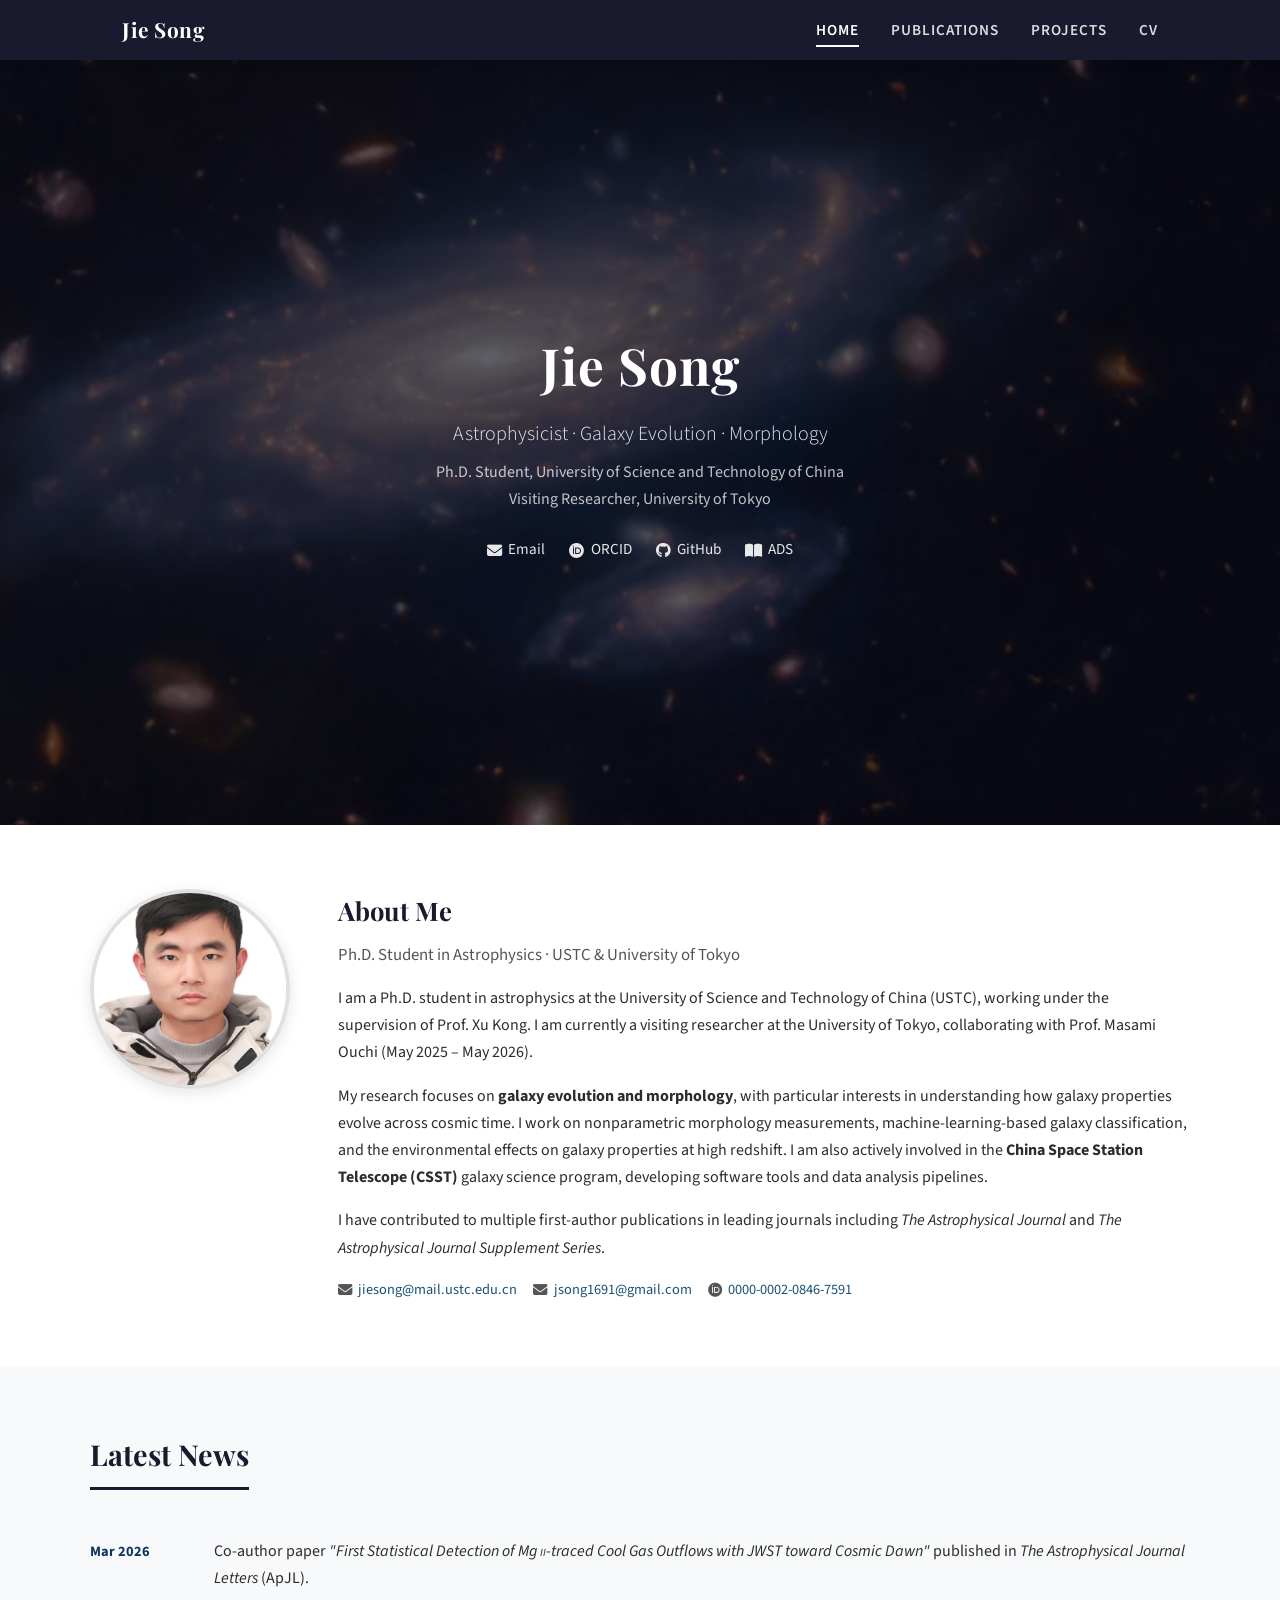
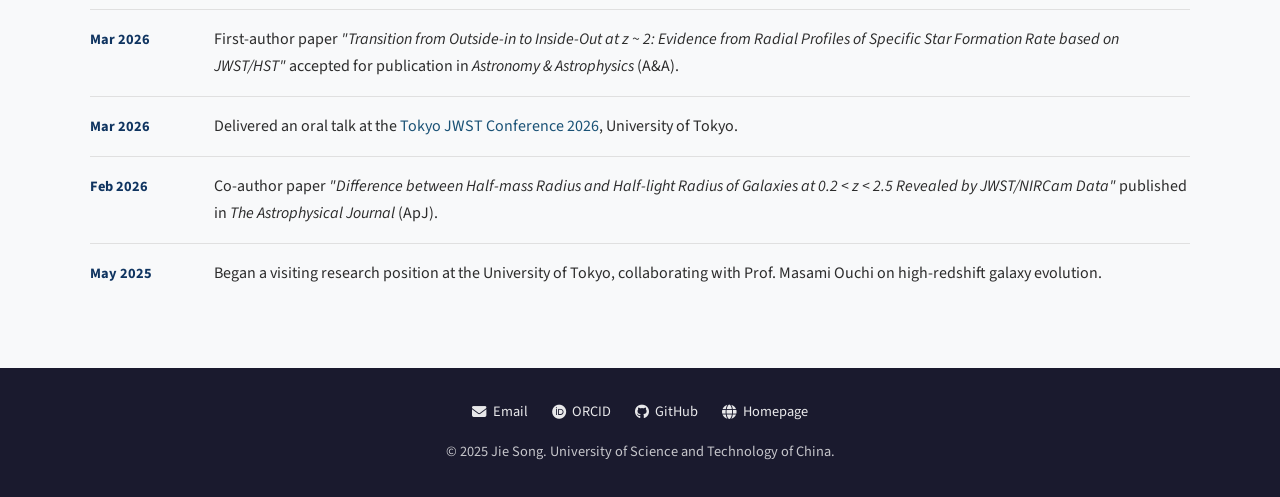
==== index.html @ 320cdbe0 "Remove phone number from bio contact section Removed phone number from the contact list." ====
<!DOCTYPE html>
<html lang="en">
<head>
  <meta charset="UTF-8">
  <meta name="viewport" content="width=device-width, initial-scale=1.0">
  <title>Jie Song - Astrophysicist</title>
  <meta name="description" content="Jie Song - PhD student in Astrophysics at USTC. Research in galaxy morphology, evolution, and CSST science.">
  <link rel="stylesheet" href="style.css">
  <link rel="stylesheet" href="https://cdnjs.cloudflare.com/ajax/libs/font-awesome/6.5.1/css/all.min.css">
</head>
<body>

  <!-- Navigation -->
  <nav class="navbar">
    <div class="navbar-inner">
      <a href="index.html" class="navbar-brand">Jie Song</a>
      <button class="menu-toggle" aria-label="Toggle menu">
        <i class="fas fa-bars"></i>
      </button>
      <ul class="navbar-links">
        <li><a href="index.html" class="active">Home</a></li>
        <li><a href="publications.html">Publications</a></li>
        <li><a href="projects.html">Projects</a></li>
        <li><a href="cv.html">CV</a></li>
      </ul>
    </div>
  </nav>

  <!-- Hero Section -->
  <section class="hero">
    <div class="hero-content">
      <h1>Jie Song</h1>
      <p class="subtitle">Astrophysicist &middot; Galaxy Evolution &middot; Morphology</p>
      <p class="affiliation">Ph.D. Student, University of Science and Technology of China<br>Visiting Researcher, University of Tokyo</p>
      <div class="hero-links">
        <a href="mailto:jiesong@mail.ustc.edu.cn"><i class="fas fa-envelope"></i> Email</a>
        <a href="https://orcid.org/0000-0002-0846-7591" target="_blank"><i class="fab fa-orcid"></i> ORCID</a>
        <a href="https://github.com/jsong-astro" target="_blank"><i class="fab fa-github"></i> GitHub</a>
        <a href="https://ui.adsabs.harvard.edu/search/q=orcid%3A0000-0002-0846-7591" target="_blank"><i class="fas fa-book-open"></i> ADS</a>
      </div>
    </div>
  </section>

  <!-- About Section -->
  <section class="section" id="about">
    <div class="container">
      <div class="bio fade-in">
        <div class="bio-photo">
          <img src="songjie.jpg" alt="Photo of Jie Song">
        </div>
        <div class="bio-text">
          <h2>About Me</h2>
          <p class="bio-position">Ph.D. Student in Astrophysics &middot; USTC &amp; University of Tokyo</p>
          <p>
            I am a Ph.D. student in astrophysics at the University of Science and Technology of China (USTC),
            working under the supervision of Prof. Xu Kong. I am currently a visiting researcher at the
            University of Tokyo, collaborating with Prof. Masami Ouchi (May 2025 &ndash; May 2026).
          </p>
          <p>
            My research focuses on <strong>galaxy evolution and morphology</strong>, with particular interests in
            understanding how galaxy properties evolve across cosmic time. I work on nonparametric morphology
            measurements, machine-learning-based galaxy classification, and the environmental effects on galaxy
            properties at high redshift. I am also actively involved in the <strong>China Space Station Telescope (CSST)</strong>
            galaxy science program, developing software tools and data analysis pipelines.
          </p>
          <p>
            I have contributed to multiple first-author publications in leading journals including
            <em>The Astrophysical Journal</em> and <em>The Astrophysical Journal Supplement Series</em>.
          </p>
          <ul class="bio-contact">
            <li><i class="fas fa-envelope"></i> <a href="mailto:jiesong@mail.ustc.edu.cn">jiesong@mail.ustc.edu.cn</a></li>
            <li><i class="fas fa-envelope"></i> <a href="mailto:jsong1691@gmail.com">jsong1691@gmail.com</a></li>
            <li><i class="fab fa-orcid"></i> <a href="https://orcid.org/0000-0002-0846-7591" target="_blank">0000-0002-0846-7591</a></li>
          </ul>
        </div>
      </div>
    </div>
  </section>

  <!-- Latest News Section -->
  <section class="section section-alt" id="news">
    <div class="container">
      <h2 class="section-title">Latest News</h2>
      <ul class="news-list">
        <li class="fade-in">
          <span class="news-date">Mar 2026</span>
          <span class="news-text">Co-author paper <em>"First Statistical Detection of Mg&nbsp;<span style="font-variant:small-caps">ii</span>-traced Cool Gas Outflows with JWST toward Cosmic Dawn"</em> published in <em>The Astrophysical Journal Letters</em> (ApJL).</span>
        </li>
        <li class="fade-in">
          <span class="news-date">Mar 2026</span>
          <span class="news-text">First-author paper <em>"Transition from Outside-in to Inside-Out at z&nbsp;~&nbsp;2: Evidence from Radial Profiles of Specific Star Formation Rate based on JWST/HST"</em> accepted for publication in <em>Astronomy &amp; Astrophysics</em> (A&amp;A).</span>
        </li>
        <li class="fade-in">
          <span class="news-date">Mar 2026</span>
          <span class="news-text">Delivered an oral talk at the <a href="http://cos.icrr.u-tokyo.ac.jp/conference/tokyojwst2026/index.html" target="_blank">Tokyo JWST Conference 2026</a>, University of Tokyo.</span>
        </li>
        <li class="fade-in">
          <span class="news-date">Feb 2026</span>
          <span class="news-text">Co-author paper <em>"Difference between Half-mass Radius and Half-light Radius of Galaxies at 0.2 &lt; z &lt; 2.5 Revealed by JWST/NIRCam Data"</em> published in <em>The Astrophysical Journal</em> (ApJ).</span>
        </li>
        <li class="fade-in">
          <span class="news-date">May 2025</span>
          <span class="news-text">Began a visiting research position at the University of Tokyo, collaborating with Prof. Masami Ouchi on high-redshift galaxy evolution.</span>
        </li>
      </ul>
    </div>
  </section>

  <!-- Footer -->
  <footer class="footer">
    <ul class="footer-links">
      <li><a href="mailto:jiesong@mail.ustc.edu.cn"><i class="fas fa-envelope"></i> Email</a></li>
      <li><a href="https://orcid.org/0000-0002-0846-7591" target="_blank"><i class="fab fa-orcid"></i> ORCID</a></li>
      <li><a href="https://github.com/jsong-astro" target="_blank"><i class="fab fa-github"></i> GitHub</a></li>
      <li><a href="https://jsong-astro.github.io" target="_blank"><i class="fas fa-globe"></i> Homepage</a></li>
    </ul>
    <p>&copy; 2025 Jie Song. University of Science and Technology of China.</p>
  </footer>

  <script src="main.js"></script>
</body>
</html>
---- style.css ----
/* ===== Google Fonts ===== */
@import url('https://fonts.googleapis.com/css2?family=Source+Sans+3:ital,wght@0,300;0,400;0,600;0,700;1,400&family=Playfair+Display:wght@700&display=swap');

/* ===== CSS Variables ===== */
:root {
  --color-primary: #1a1a2e;
  --color-primary-light: #16213e;
  --color-accent: #0f3460;
  --color-text: #2c2c2c;
  --color-text-light: #555;
  --color-bg: #ffffff;
  --color-bg-alt: #f8f9fa;
  --color-border: #e0e0e0;
  --color-link: #1a5276;
  --color-link-hover: #0f3460;
  --font-body: 'Source Sans 3', 'Segoe UI', sans-serif;
  --font-heading: 'Playfair Display', Georgia, serif;
  --max-width: 1100px;
  --nav-height: 60px;
}

/* ===== Reset ===== */
*, *::before, *::after {
  margin: 0;
  padding: 0;
  box-sizing: border-box;
}

html {
  scroll-behavior: smooth;
  scroll-padding-top: var(--nav-height);
}

body {
  font-family: var(--font-body);
  color: var(--color-text);
  background: var(--color-bg);
  line-height: 1.7;
  font-size: 16px;
}

a {
  color: var(--color-link);
  text-decoration: none;
  transition: color 0.2s;
}

a:hover {
  color: var(--color-link-hover);
  text-decoration: underline;
}

img {
  max-width: 100%;
  height: auto;
}

/* ===== Navigation ===== */
.navbar {
  position: fixed;
  top: 0;
  left: 0;
  right: 0;
  height: var(--nav-height);
  background: var(--color-primary);
  z-index: 1000;
  display: flex;
  align-items: center;
  justify-content: center;
  box-shadow: 0 2px 10px rgba(0, 0, 0, 0.15);
}

.navbar-inner {
  width: 100%;
  max-width: var(--max-width);
  display: flex;
  align-items: center;
  justify-content: space-between;
  padding: 0 2rem;
}

.navbar-brand {
  color: #fff;
  font-family: var(--font-heading);
  font-size: 1.3rem;
  font-weight: 700;
  letter-spacing: 0.5px;
}

.navbar-brand:hover {
  color: #ddd;
  text-decoration: none;
}

.navbar-links {
  list-style: none;
  display: flex;
  gap: 2rem;
}

.navbar-links a {
  color: rgba(255, 255, 255, 0.85);
  font-weight: 600;
  font-size: 0.95rem;
  text-transform: uppercase;
  letter-spacing: 1px;
  padding: 0.3rem 0;
  position: relative;
  transition: color 0.2s;
}

.navbar-links a::after {
  content: '';
  position: absolute;
  bottom: -2px;
  left: 0;
  width: 0;
  height: 2px;
  background: #fff;
  transition: width 0.3s;
}

.navbar-links a:hover,
.navbar-links a.active {
  color: #fff;
  text-decoration: none;
}

.navbar-links a:hover::after,
.navbar-links a.active::after {
  width: 100%;
}

.menu-toggle {
  display: none;
  background: none;
  border: none;
  color: #fff;
  font-size: 1.5rem;
  cursor: pointer;
}

/* ===== Hero Section ===== */
.hero {
  position: relative;
  min-height: 85vh;
  display: flex;
  align-items: center;
  justify-content: center;
  margin-top: var(--nav-height);
  background:
    url('jwst-image.webp') center/cover no-repeat,
    linear-gradient(135deg, #0a0a1a 0%, #0d1b2a 30%, #1b2838 60%, #0a0a1a 100%);
  overflow: hidden;
}

.hero::before {
  content: '';
  position: absolute;
  inset: 0;
  background: rgba(10, 10, 26, 0.65);
  z-index: 1;
}

.hero-content {
  position: relative;
  z-index: 2;
  text-align: center;
  color: #fff;
  padding: 2rem;
  max-width: 800px;
}

.hero-content h1 {
  font-family: var(--font-heading);
  font-size: 3.2rem;
  margin-bottom: 0.5rem;
  letter-spacing: 1px;
}

.hero-content .subtitle {
  font-size: 1.25rem;
  font-weight: 300;
  opacity: 0.9;
  margin-bottom: 0.5rem;
}

.hero-content .affiliation {
  font-size: 1rem;
  opacity: 0.75;
  margin-bottom: 1.5rem;
}

.hero-links {
  display: flex;
  gap: 1.5rem;
  justify-content: center;
  flex-wrap: wrap;
}

.hero-links a {
  color: rgba(255, 255, 255, 0.9);
  font-size: 0.95rem;
  display: flex;
  align-items: center;
  gap: 0.4rem;
  transition: color 0.2s;
}

.hero-links a:hover {
  color: #fff;
  text-decoration: none;
}

/* ===== Page Header (for inner pages) ===== */
.page-header {
  margin-top: var(--nav-height);
  background: var(--color-primary);
  color: #fff;
  padding: 3rem 2rem;
  text-align: center;
}

.page-header h1 {
  font-family: var(--font-heading);
  font-size: 2.4rem;
  letter-spacing: 0.5px;
}

.page-header p {
  margin-top: 0.5rem;
  opacity: 0.8;
  font-weight: 300;
}

/* ===== Sections ===== */
.section {
  padding: 4rem 2rem;
}

.section-alt {
  background: var(--color-bg-alt);
}

.container {
  max-width: var(--max-width);
  margin: 0 auto;
}

.section-title {
  font-family: var(--font-heading);
  font-size: 1.8rem;
  color: var(--color-primary);
  margin-bottom: 2rem;
  padding-bottom: 0.5rem;
  border-bottom: 3px solid var(--color-primary);
  display: inline-block;
}

/* ===== Bio Section ===== */
.bio {
  display: flex;
  gap: 3rem;
  align-items: flex-start;
}

.bio-photo {
  flex-shrink: 0;
}

.bio-photo img {
  width: 200px;
  height: 200px;
  border-radius: 50%;
  object-fit: cover;
  border: 4px solid var(--color-border);
  box-shadow: 0 4px 15px rgba(0, 0, 0, 0.1);
}

.bio-text h2 {
  font-family: var(--font-heading);
  font-size: 1.6rem;
  color: var(--color-primary);
  margin-bottom: 0.5rem;
}

.bio-text .bio-position {
  color: var(--color-text-light);
  font-size: 1.05rem;
  margin-bottom: 1rem;
}

.bio-text p {
  margin-bottom: 1rem;
  color: var(--color-text);
}

.bio-contact {
  list-style: none;
  display: flex;
  flex-wrap: wrap;
  gap: 1rem;
  margin-top: 1rem;
}

.bio-contact li {
  display: flex;
  align-items: center;
  gap: 0.4rem;
  font-size: 0.9rem;
  color: var(--color-text-light);
}

.bio-contact li a {
  font-size: 0.9rem;
}

/* ===== News Section ===== */
.news-list {
  list-style: none;
}

.news-list li {
  padding: 1rem 0;
  border-bottom: 1px solid var(--color-border);
  display: flex;
  gap: 1.5rem;
  align-items: baseline;
}

.news-list li:last-child {
  border-bottom: none;
}

.news-date {
  font-weight: 700;
  color: var(--color-accent);
  white-space: nowrap;
  min-width: 100px;
  font-size: 0.9rem;
}

.news-text {
  color: var(--color-text);
}

/* ===== Publications ===== */
.pub-list {
  list-style: none;
  counter-reset: pub-counter;
}

.pub-item {
  padding: 1.2rem 0;
  border-bottom: 1px solid var(--color-border);
  counter-increment: pub-counter;
  position: relative;
  padding-left: 2.5rem;
}

.pub-item:last-child {
  border-bottom: none;
}

.pub-item::before {
  content: counter(pub-counter) ".";
  position: absolute;
  left: 0;
  top: 1.2rem;
  font-weight: 700;
  color: var(--color-accent);
}

.pub-title {
  font-weight: 600;
  color: var(--color-primary);
  font-size: 1.05rem;
  margin-bottom: 0.3rem;
}

.pub-authors {
  font-size: 0.92rem;
  color: var(--color-text-light);
  margin-bottom: 0.3rem;
}

.pub-authors .highlight {
  font-weight: 700;
  color: var(--color-text);
}

.pub-journal {
  font-style: italic;
  font-size: 0.92rem;
  color: var(--color-text-light);
  margin-bottom: 0.4rem;
}

.pub-links {
  display: flex;
  gap: 1rem;
  font-size: 0.85rem;
}

.pub-links a {
  display: inline-flex;
  align-items: center;
  gap: 0.3rem;
  padding: 0.15rem 0.6rem;
  border: 1px solid var(--color-border);
  border-radius: 3px;
  color: var(--color-link);
  transition: all 0.2s;
}

.pub-links a:hover {
  background: var(--color-primary);
  color: #fff;
  border-color: var(--color-primary);
  text-decoration: none;
}

/* ===== Projects ===== */
.project-card {
  background: var(--color-bg);
  border: 1px solid var(--color-border);
  border-radius: 6px;
  padding: 2rem;
  margin-bottom: 2rem;
  box-shadow: 0 2px 8px rgba(0, 0, 0, 0.04);
  transition: box-shadow 0.3s;
}

.project-card:hover {
  box-shadow: 0 4px 16px rgba(0, 0, 0, 0.08);
}

.project-card h3 {
  font-family: var(--font-heading);
  font-size: 1.3rem;
  color: var(--color-primary);
  margin-bottom: 1rem;
}

.project-card ul {
  padding-left: 1.2rem;
  color: var(--color-text);
}

.project-card ul li {
  margin-bottom: 0.5rem;
}

/* ===== CV ===== */
.cv-section {
  margin-bottom: 3rem;
}

.cv-section h2 {
  font-family: var(--font-heading);
  font-size: 1.5rem;
  color: var(--color-primary);
  margin-bottom: 1.5rem;
  padding-bottom: 0.4rem;
  border-bottom: 2px solid var(--color-border);
}

.cv-entry {
  margin-bottom: 1.5rem;
  padding-left: 1rem;
  border-left: 3px solid var(--color-accent);
}

.cv-entry h3 {
  font-size: 1.05rem;
  color: var(--color-primary);
  margin-bottom: 0.2rem;
}

.cv-entry .cv-meta {
  font-size: 0.9rem;
  color: var(--color-text-light);
  margin-bottom: 0.3rem;
}

.cv-entry p {
  font-size: 0.95rem;
}

.cv-list {
  list-style: disc;
  padding-left: 1.5rem;
  margin-top: 0.5rem;
}

.cv-list li {
  margin-bottom: 0.4rem;
  font-size: 0.95rem;
}

.cv-tags {
  display: flex;
  flex-wrap: wrap;
  gap: 0.5rem;
  margin-top: 0.5rem;
}

.cv-tag {
  display: inline-block;
  background: var(--color-bg-alt);
  border: 1px solid var(--color-border);
  padding: 0.2rem 0.7rem;
  border-radius: 3px;
  font-size: 0.85rem;
  color: var(--color-text-light);
}

/* ===== Footer ===== */
.footer {
  background: var(--color-primary);
  color: rgba(255, 255, 255, 0.75);
  text-align: center;
  padding: 2rem;
  font-size: 0.9rem;
}

.footer a {
  color: rgba(255, 255, 255, 0.9);
}

.footer a:hover {
  color: #fff;
}

.footer-links {
  display: flex;
  justify-content: center;
  gap: 1.5rem;
  margin-bottom: 1rem;
  list-style: none;
}

.footer-links a {
  display: flex;
  align-items: center;
  gap: 0.4rem;
}

/* ===== Animations ===== */
.fade-in {
  opacity: 0;
  transform: translateY(20px);
  transition: opacity 0.6s ease, transform 0.6s ease;
}

.fade-in.visible {
  opacity: 1;
  transform: translateY(0);
}

/* ===== Responsive ===== */
@media (max-width: 768px) {
  .navbar-links {
    display: none;
    position: absolute;
    top: var(--nav-height);
    left: 0;
    right: 0;
    background: var(--color-primary);
    flex-direction: column;
    padding: 1rem 2rem;
    gap: 0.5rem;
    box-shadow: 0 4px 10px rgba(0, 0, 0, 0.2);
  }

  .navbar-links.open {
    display: flex;
  }

  .navbar-links a {
    padding: 0.5rem 0;
  }

  .menu-toggle {
    display: block;
  }

  .hero-content h1 {
    font-size: 2.2rem;
  }

  .bio {
    flex-direction: column;
    align-items: center;
    text-align: center;
  }

  .bio-contact {
    justify-content: center;
  }

  .news-list li {
    flex-direction: column;
    gap: 0.3rem;
  }

  .pub-item {
    padding-left: 2rem;
  }

  .pub-links {
    flex-wrap: wrap;
  }

  .page-header h1 {
    font-size: 1.8rem;
  }
}

@media (max-width: 480px) {
  .hero-content h1 {
    font-size: 1.8rem;
  }

  .section {
    padding: 2.5rem 1rem;
  }

  .bio-photo img {
    width: 150px;
    height: 150px;
  }
}
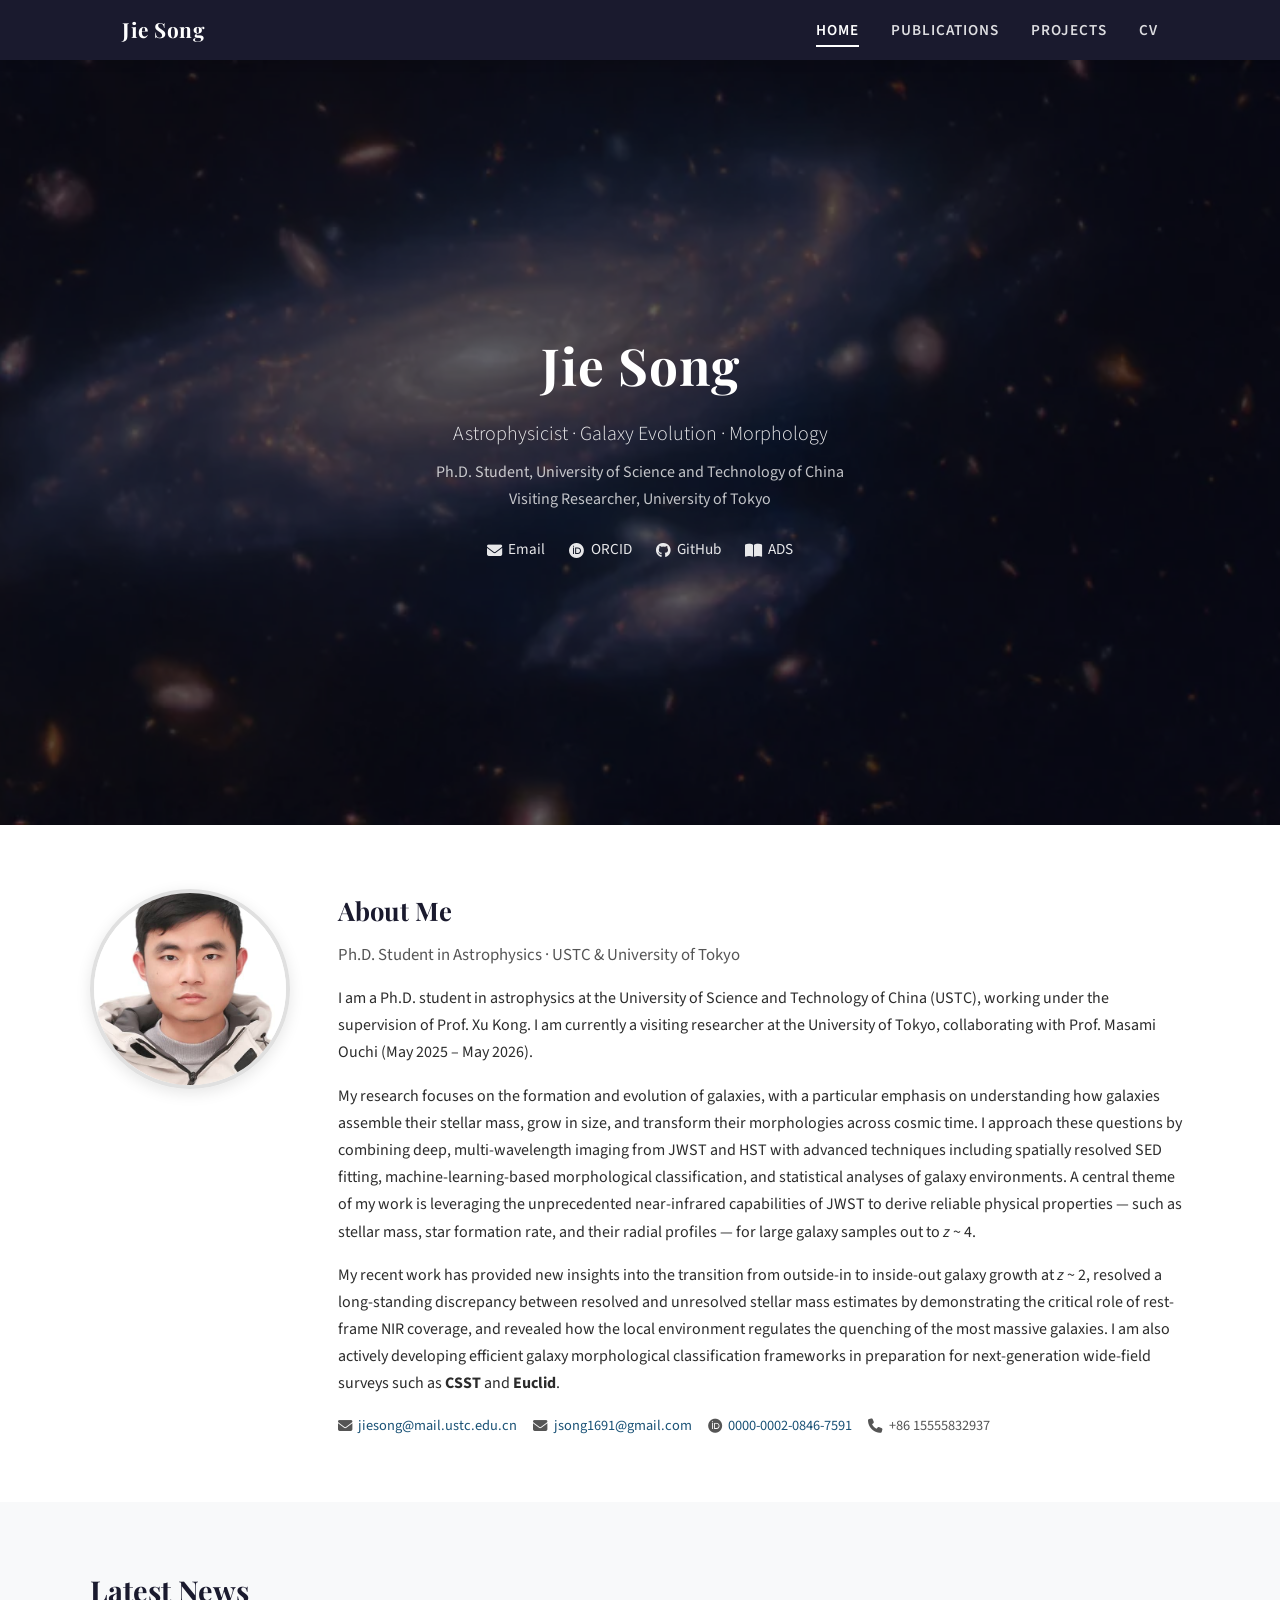
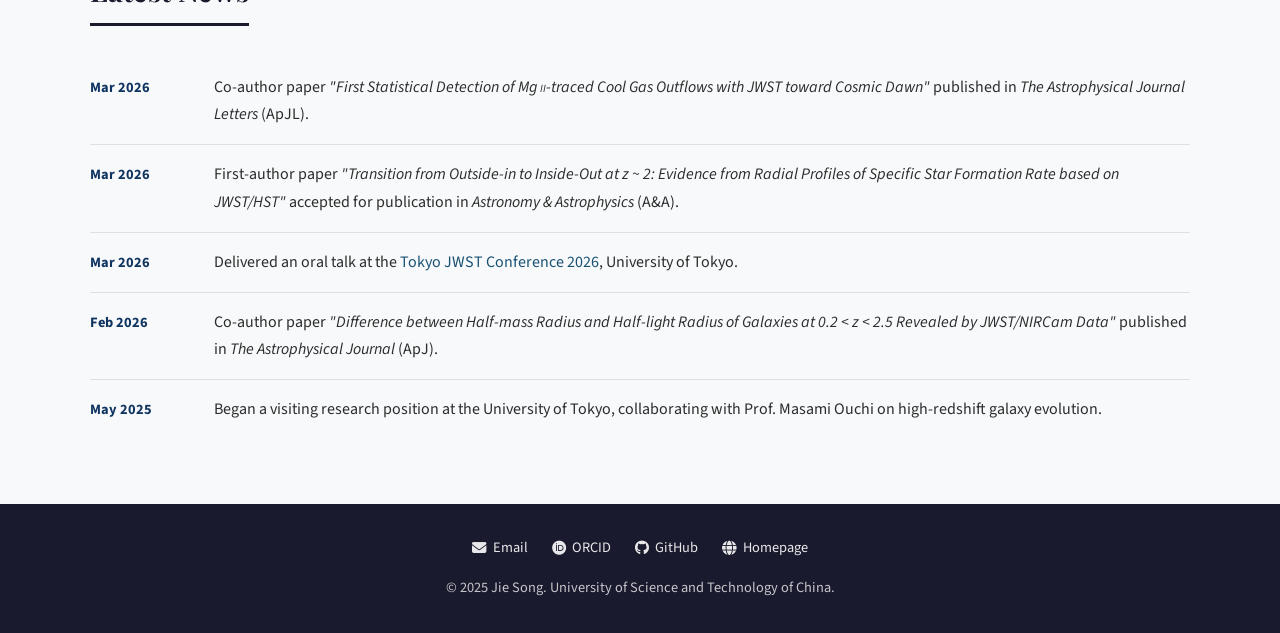
==== commit b671124c: "Update About Me research description" ====
--- a/index.html
+++ b/index.html
@@ -57,20 +57,29 @@
             University of Tokyo, collaborating with Prof. Masami Ouchi (May 2025 &ndash; May 2026).
           </p>
           <p>
-            My research focuses on <strong>galaxy evolution and morphology</strong>, with particular interests in
-            understanding how galaxy properties evolve across cosmic time. I work on nonparametric morphology
-            measurements, machine-learning-based galaxy classification, and the environmental effects on galaxy
-            properties at high redshift. I am also actively involved in the <strong>China Space Station Telescope (CSST)</strong>
-            galaxy science program, developing software tools and data analysis pipelines.
+            My research focuses on the formation and evolution of galaxies, with a particular emphasis on
+            understanding how galaxies assemble their stellar mass, grow in size, and transform their
+            morphologies across cosmic time. I approach these questions by combining deep, multi-wavelength
+            imaging from JWST and HST with advanced techniques including spatially resolved SED fitting,
+            machine-learning-based morphological classification, and statistical analyses of galaxy environments.
+            A central theme of my work is leveraging the unprecedented near-infrared capabilities of JWST to
+            derive reliable physical properties &mdash; such as stellar mass, star formation rate, and their
+            radial profiles &mdash; for large galaxy samples out to <em>z</em>&nbsp;~&nbsp;4.
           </p>
           <p>
-            I have contributed to multiple first-author publications in leading journals including
-            <em>The Astrophysical Journal</em> and <em>The Astrophysical Journal Supplement Series</em>.
+            My recent work has provided new insights into the transition from outside-in to inside-out galaxy
+            growth at <em>z</em>&nbsp;~&nbsp;2, resolved a long-standing discrepancy between resolved and
+            unresolved stellar mass estimates by demonstrating the critical role of rest-frame NIR coverage,
+            and revealed how the local environment regulates the quenching of the most massive galaxies.
+            I am also actively developing efficient galaxy morphological classification frameworks in
+            preparation for next-generation wide-field surveys such as
+            <strong>CSST</strong> and <strong>Euclid</strong>.
           </p>
           <ul class="bio-contact">
             <li><i class="fas fa-envelope"></i> <a href="mailto:jiesong@mail.ustc.edu.cn">jiesong@mail.ustc.edu.cn</a></li>
             <li><i class="fas fa-envelope"></i> <a href="mailto:jsong1691@gmail.com">jsong1691@gmail.com</a></li>
             <li><i class="fab fa-orcid"></i> <a href="https://orcid.org/0000-0002-0846-7591" target="_blank">0000-0002-0846-7591</a></li>
+            <li><i class="fas fa-phone"></i> +86 15555832937</li>
           </ul>
         </div>
       </div>
--- a/style.css
+++ b/style.css
@@ -631,3 +631,83 @@
     height: 150px;
   }
 }
+
+/* ===== Research / Project Pages ===== */
+.project-summary {
+  font-size: 0.97rem;
+  color: var(--color-text-light);
+  margin-bottom: 1.5rem;
+  font-style: italic;
+}
+
+.project-summary a {
+  font-style: normal;
+  margin-left: 0.5rem;
+  font-size: 0.9rem;
+}
+
+.project-body {
+  display: flex;
+  gap: 2.5rem;
+  align-items: flex-start;
+}
+
+.project-body-reversed {
+  flex-direction: row-reverse;
+}
+
+.project-text {
+  flex: 1 1 0;
+  min-width: 0;
+}
+
+.project-text p {
+  margin-bottom: 0.9rem;
+  color: var(--color-text);
+}
+
+.project-results {
+  padding-left: 1.2rem;
+  margin-top: 0.5rem;
+}
+
+.project-results li {
+  margin-bottom: 0.6rem;
+  color: var(--color-text);
+  font-size: 0.97rem;
+}
+
+.project-figure {
+  flex: 0 0 340px;
+  max-width: 340px;
+  margin: 0;
+}
+
+.project-figure img {
+  width: 100%;
+  border-radius: 4px;
+  border: 1px solid var(--color-border);
+  box-shadow: 0 2px 10px rgba(0, 0, 0, 0.07);
+  display: block;
+}
+
+.project-figure figcaption {
+  font-size: 0.82rem;
+  color: var(--color-text-light);
+  margin-top: 0.5rem;
+  line-height: 1.5;
+  text-align: center;
+}
+
+@media (max-width: 860px) {
+  .project-body,
+  .project-body-reversed {
+    flex-direction: column;
+  }
+
+  .project-figure {
+    flex: none;
+    max-width: 100%;
+    width: 100%;
+  }
+}
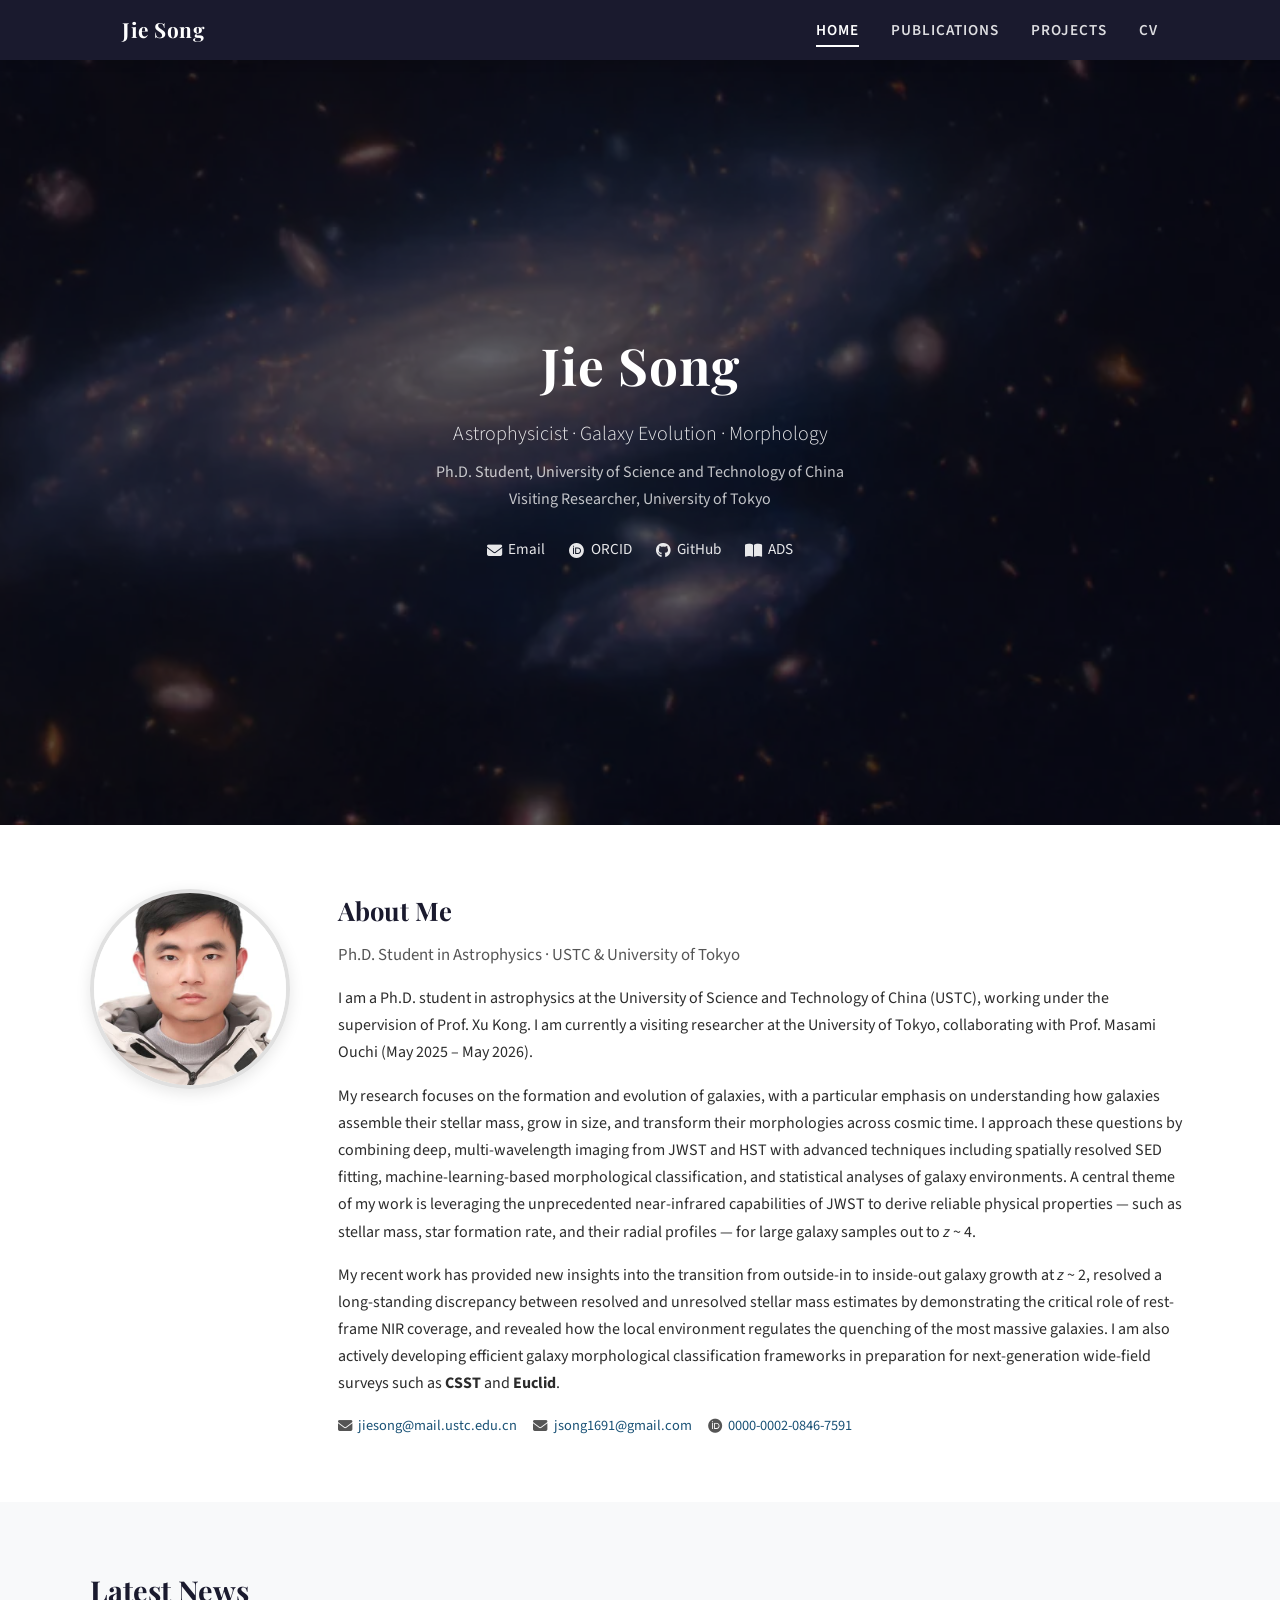
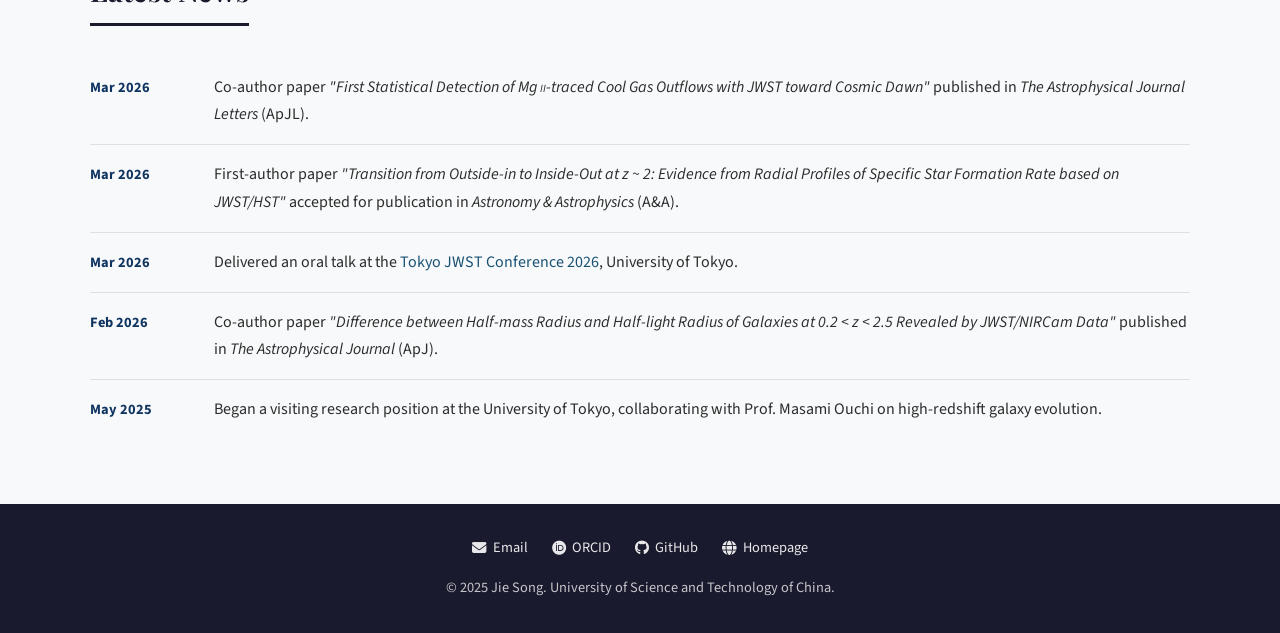
==== commit 0588891c: "Remove phone number from About Me" ====
--- a/index.html
+++ b/index.html
@@ -79,7 +79,7 @@
             <li><i class="fas fa-envelope"></i> <a href="mailto:jiesong@mail.ustc.edu.cn">jiesong@mail.ustc.edu.cn</a></li>
             <li><i class="fas fa-envelope"></i> <a href="mailto:jsong1691@gmail.com">jsong1691@gmail.com</a></li>
             <li><i class="fab fa-orcid"></i> <a href="https://orcid.org/0000-0002-0846-7591" target="_blank">0000-0002-0846-7591</a></li>
-            <li><i class="fas fa-phone"></i> +86 15555832937</li>
+
           </ul>
         </div>
       </div>
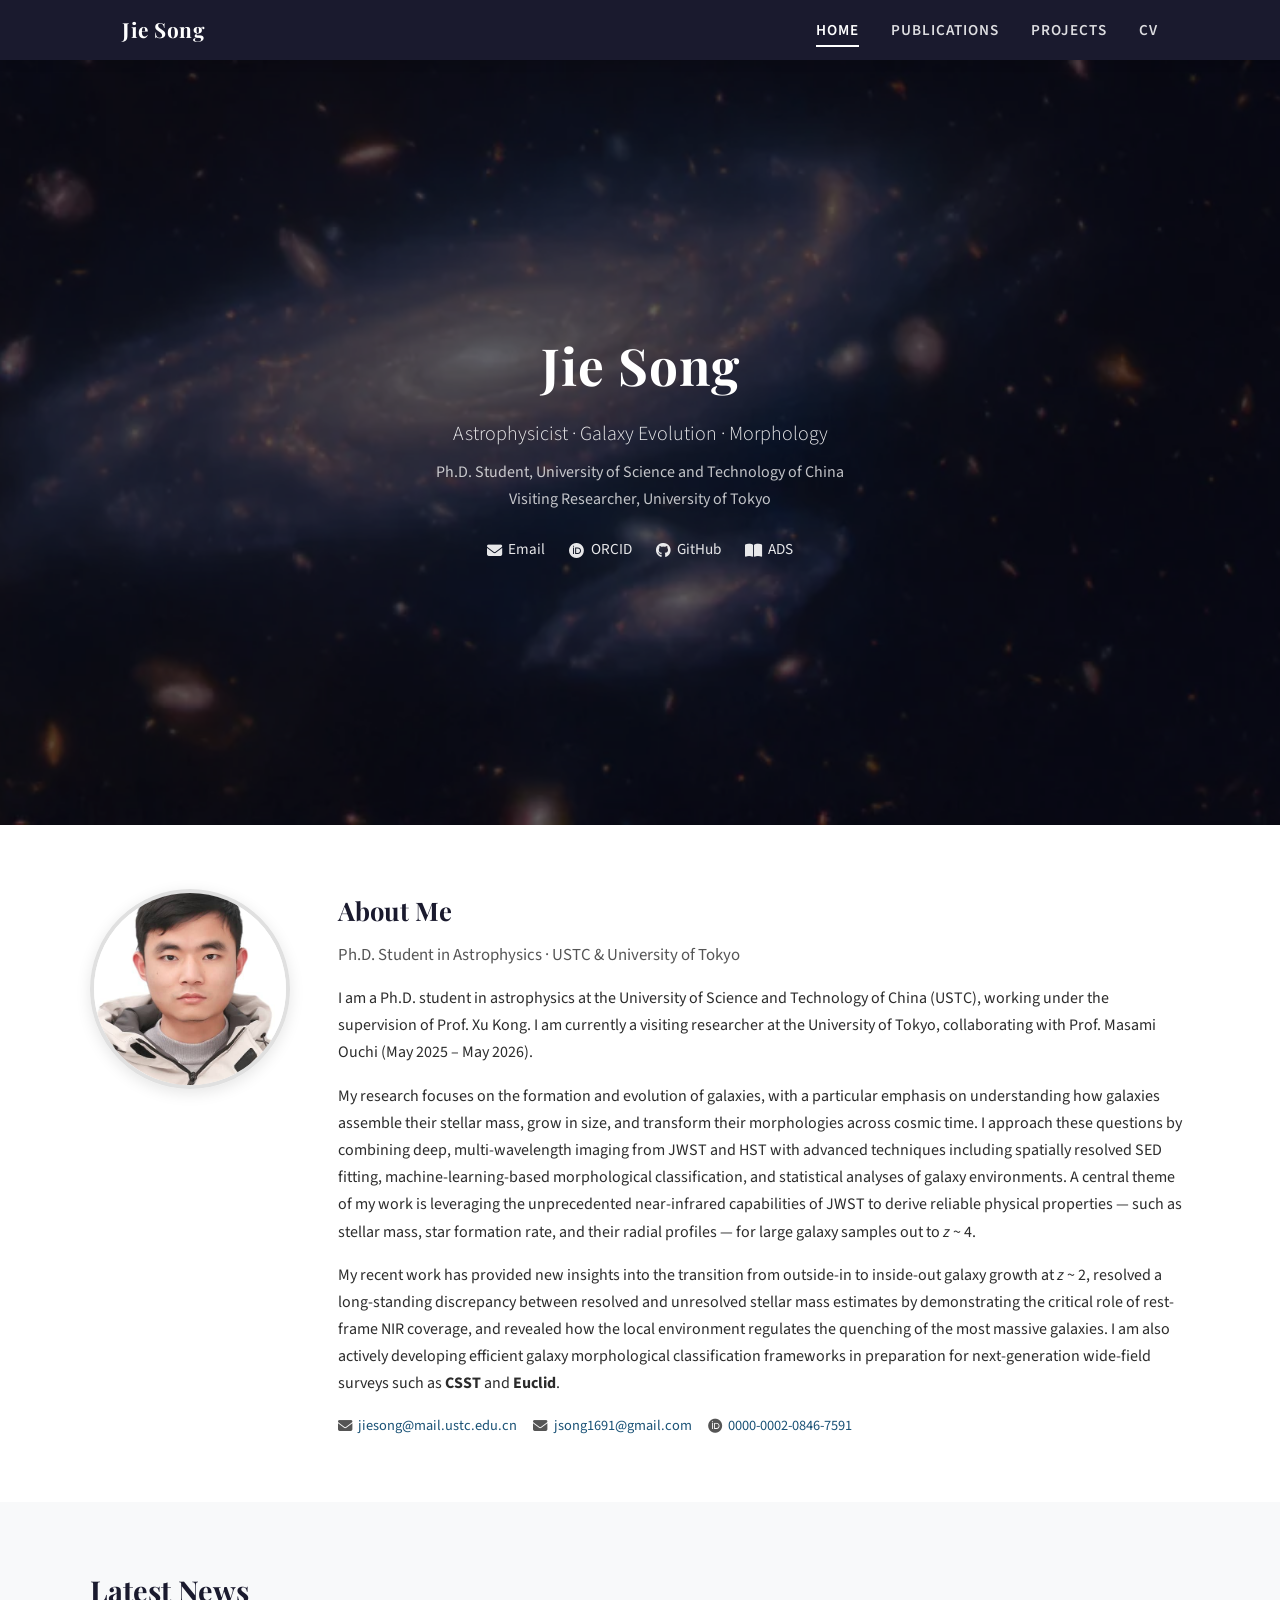
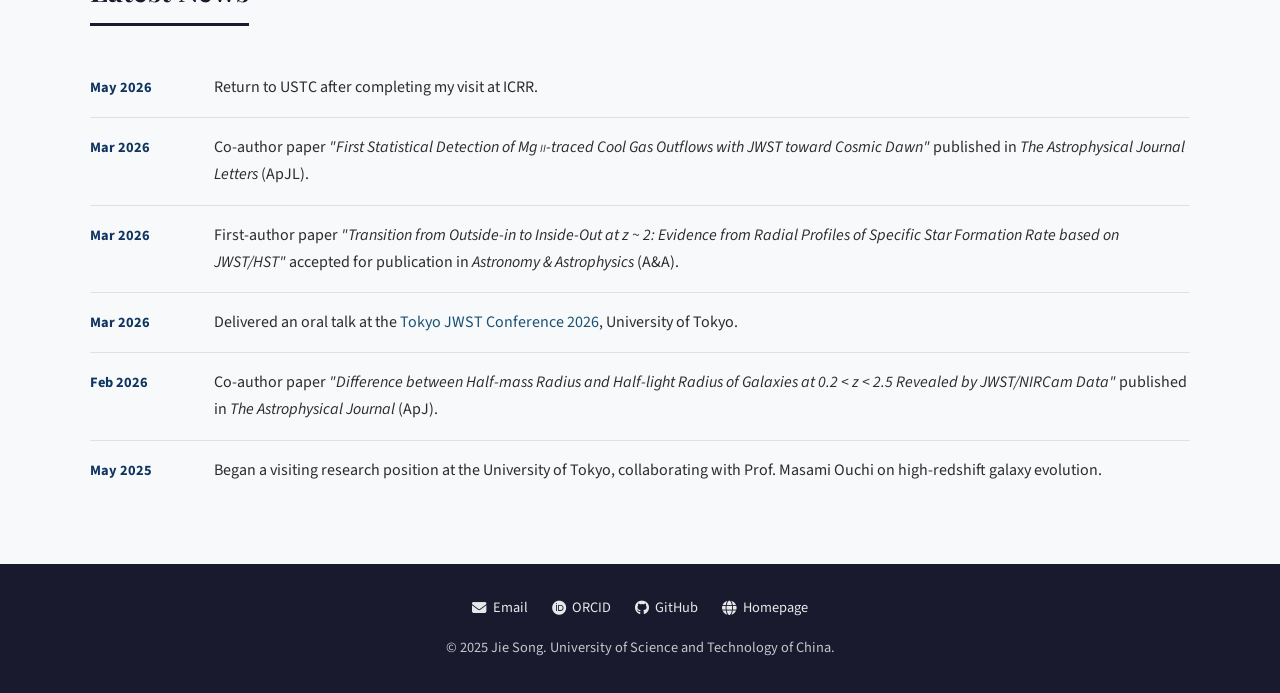
==== commit 25a4fafb: "Add latest news about return back to USTC Added news item about returning to USTC after visit." ====
--- a/index.html
+++ b/index.html
@@ -92,6 +92,10 @@
       <h2 class="section-title">Latest News</h2>
       <ul class="news-list">
         <li class="fade-in">
+          <span class="news-date">May 2026</span>
+          <span class="news-text">Return to USTC after completing my visit at ICRR.</span>
+        </li>
+        <li class="fade-in">
           <span class="news-date">Mar 2026</span>
           <span class="news-text">Co-author paper <em>"First Statistical Detection of Mg&nbsp;<span style="font-variant:small-caps">ii</span>-traced Cool Gas Outflows with JWST toward Cosmic Dawn"</em> published in <em>The Astrophysical Journal Letters</em> (ApJL).</span>
         </li>
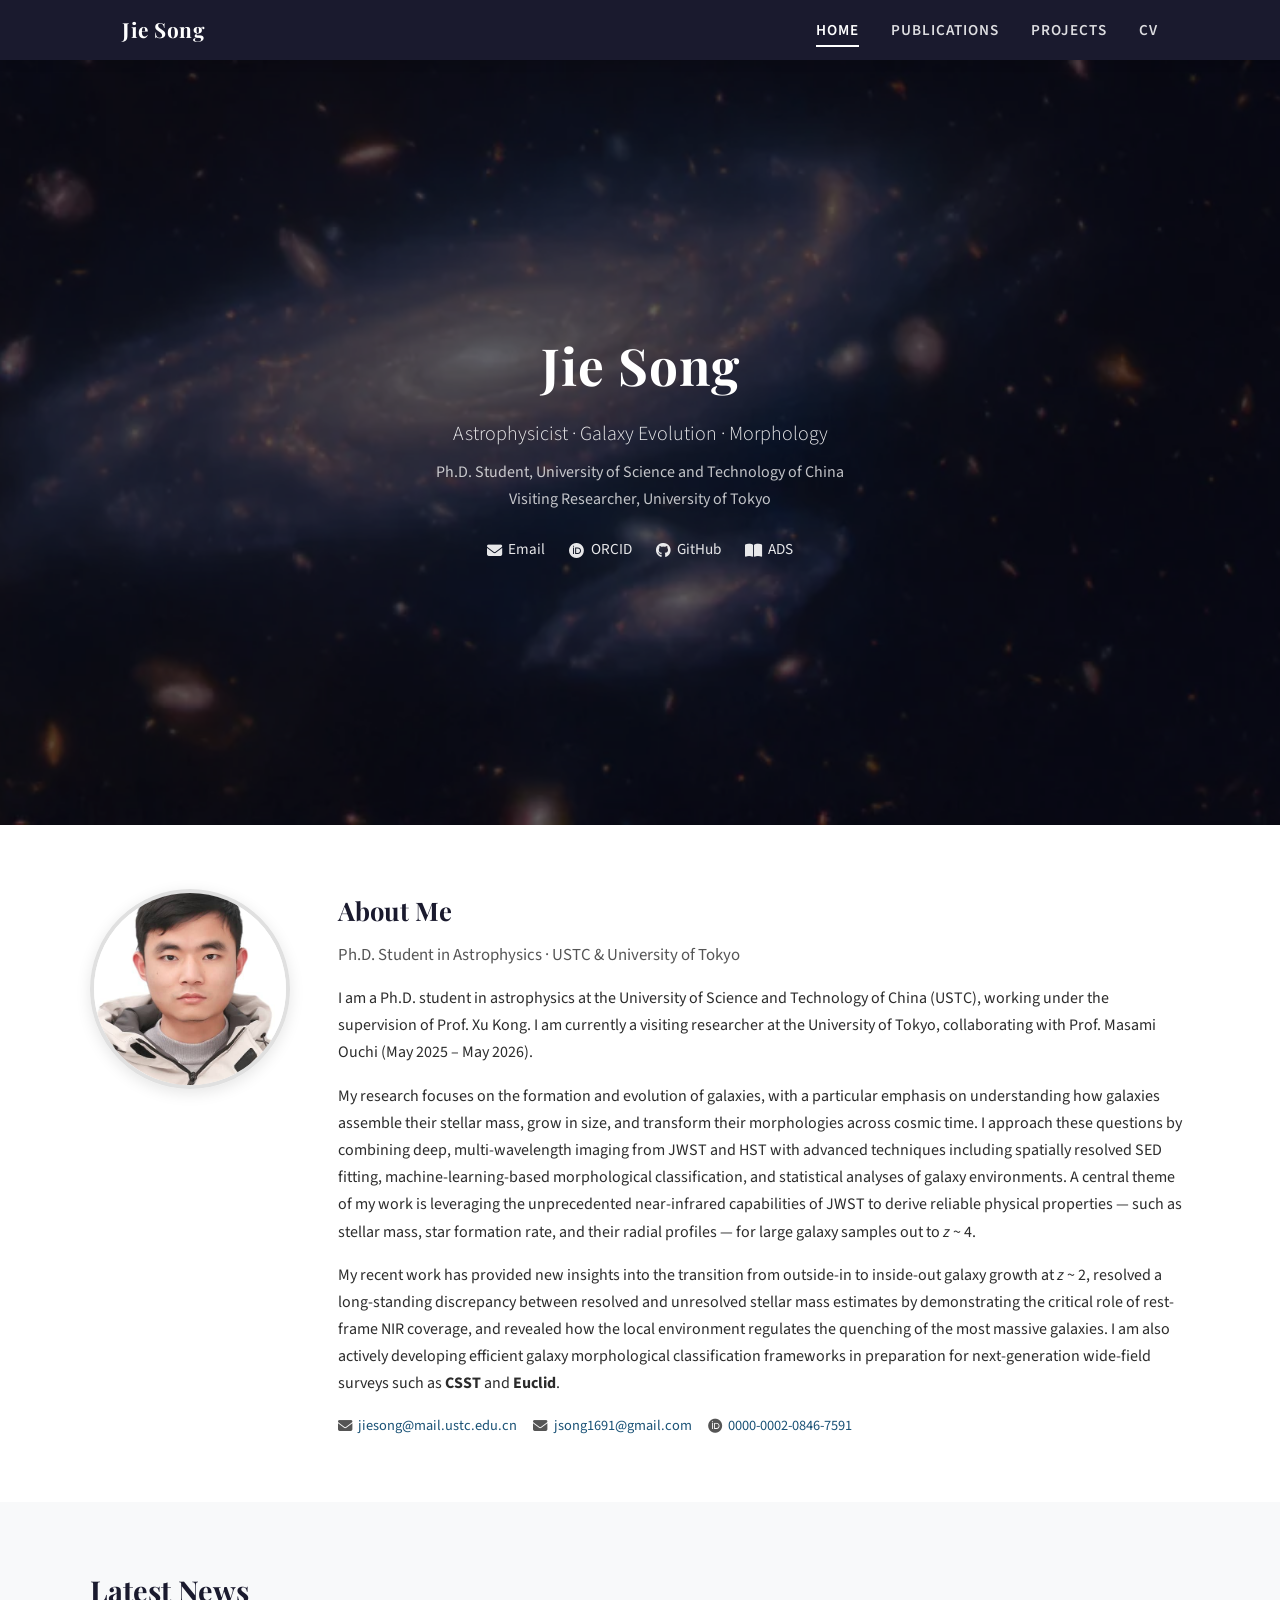
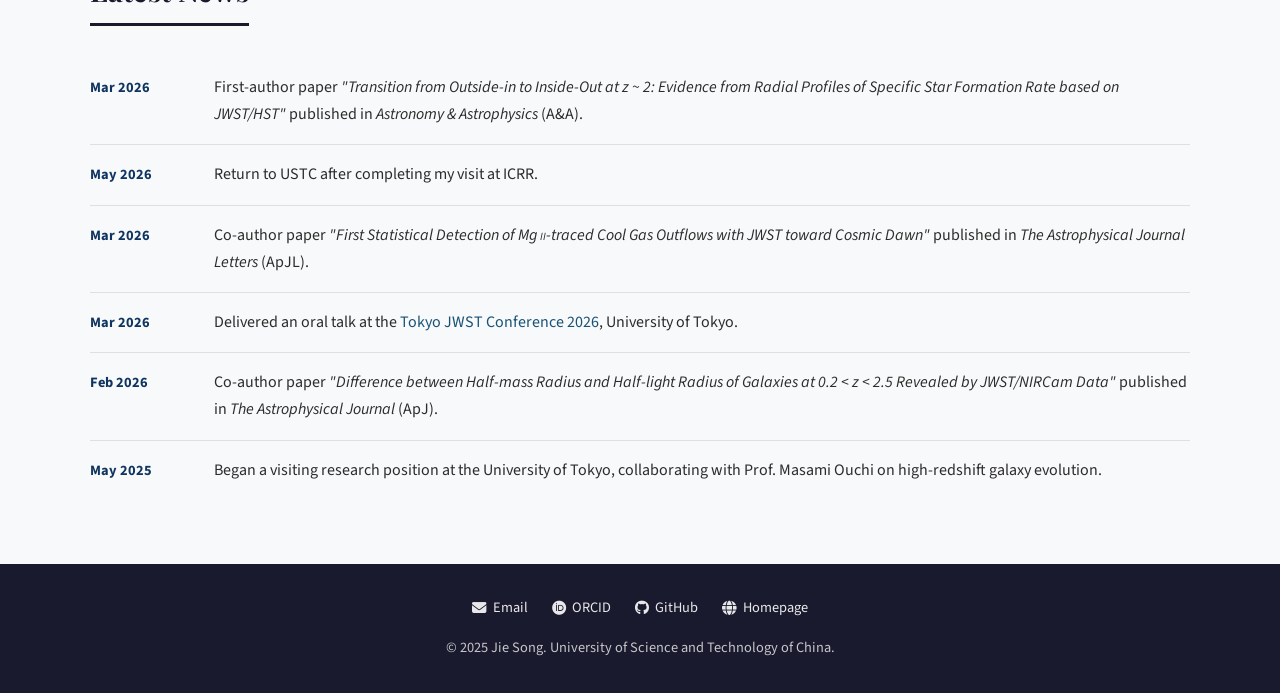
==== commit e2bfe8c9: "Update Latest News section with new entries Updated news items in the Latest News section, including" ====
--- a/index.html
+++ b/index.html
@@ -92,16 +92,16 @@
       <h2 class="section-title">Latest News</h2>
       <ul class="news-list">
         <li class="fade-in">
+          <span class="news-date">Mar 2026</span>
+          <span class="news-text">First-author paper <em>"Transition from Outside-in to Inside-Out at z&nbsp;~&nbsp;2: Evidence from Radial Profiles of Specific Star Formation Rate based on JWST/HST"</em> published in <em>Astronomy &amp; Astrophysics</em> (A&amp;A).</span>
+        </li>
+        <li class="fade-in">
           <span class="news-date">May 2026</span>
           <span class="news-text">Return to USTC after completing my visit at ICRR.</span>
         </li>
         <li class="fade-in">
           <span class="news-date">Mar 2026</span>
           <span class="news-text">Co-author paper <em>"First Statistical Detection of Mg&nbsp;<span style="font-variant:small-caps">ii</span>-traced Cool Gas Outflows with JWST toward Cosmic Dawn"</em> published in <em>The Astrophysical Journal Letters</em> (ApJL).</span>
-        </li>
-        <li class="fade-in">
-          <span class="news-date">Mar 2026</span>
-          <span class="news-text">First-author paper <em>"Transition from Outside-in to Inside-Out at z&nbsp;~&nbsp;2: Evidence from Radial Profiles of Specific Star Formation Rate based on JWST/HST"</em> accepted for publication in <em>Astronomy &amp; Astrophysics</em> (A&amp;A).</span>
         </li>
         <li class="fade-in">
           <span class="news-date">Mar 2026</span>
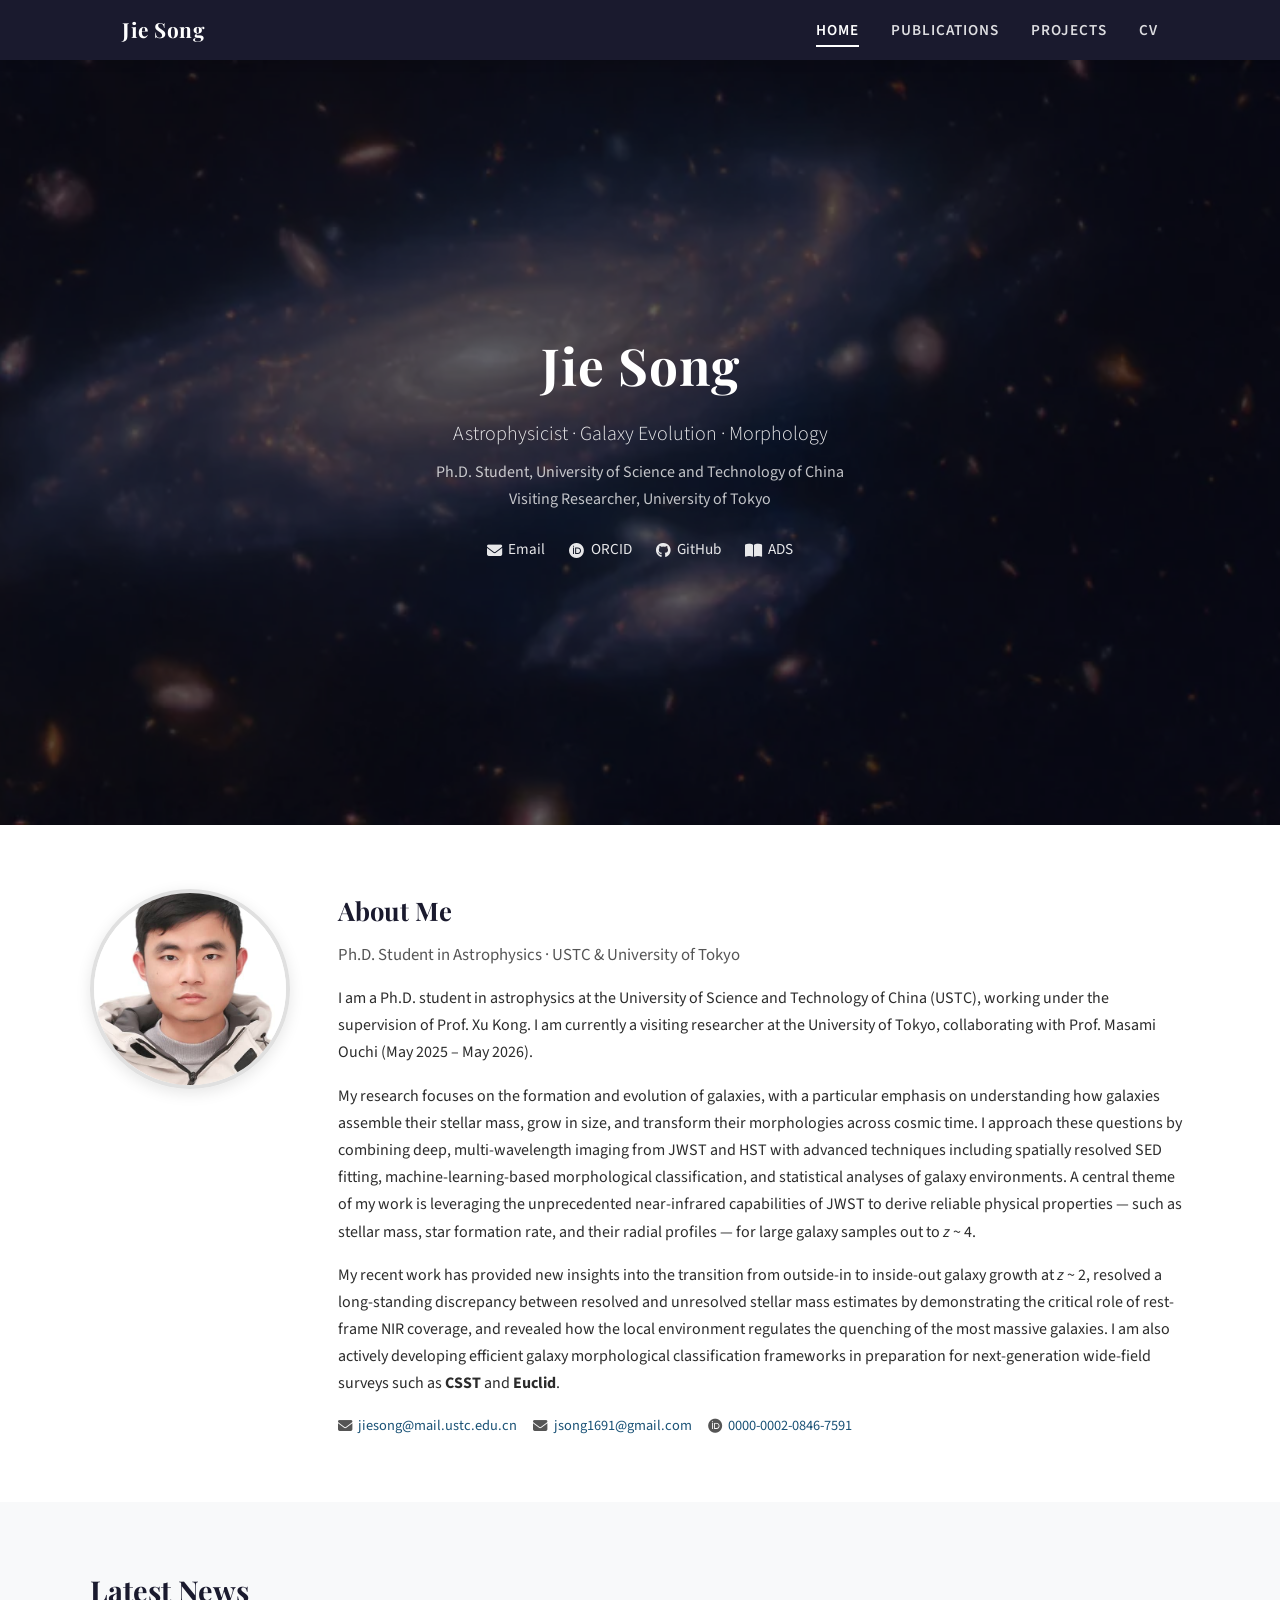
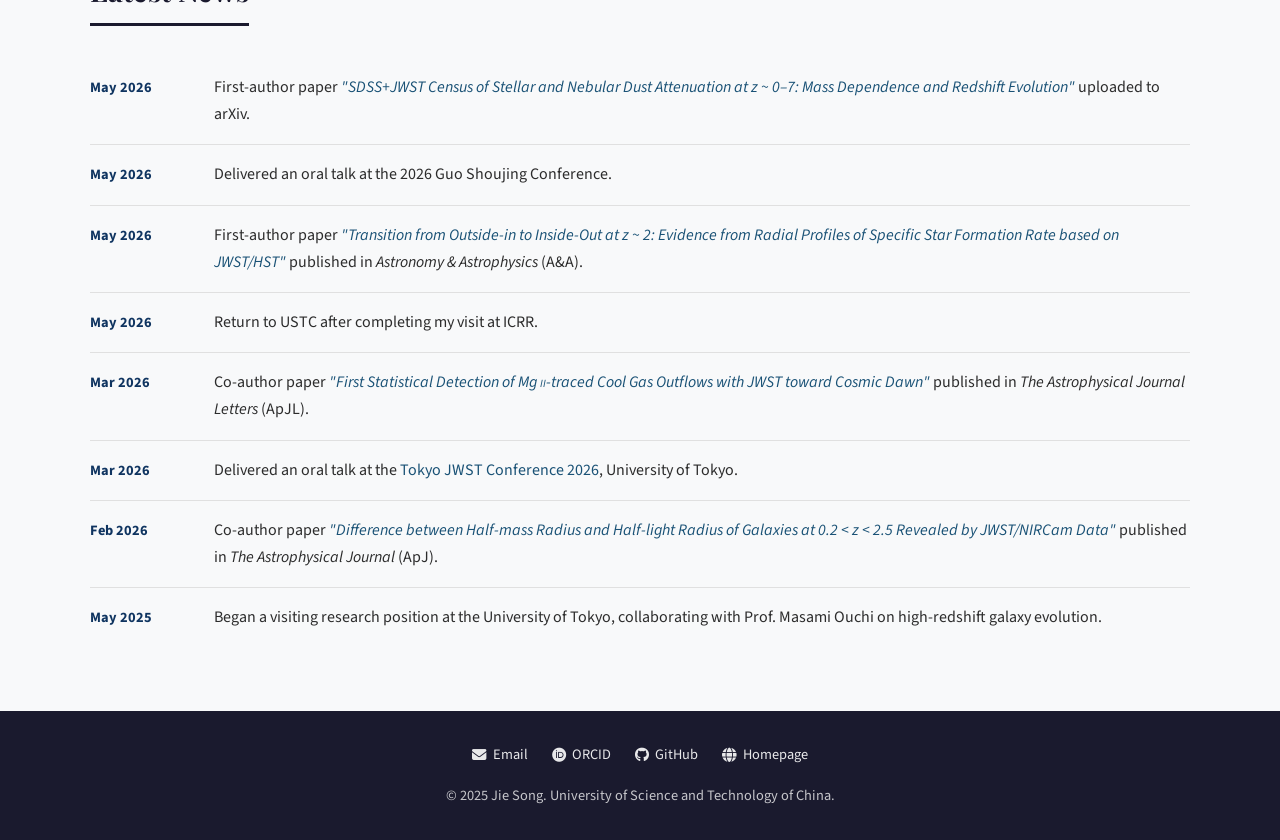
==== commit f67740cf: "Update publications news and CV" ====
--- a/index.html
+++ b/index.html
@@ -92,8 +92,16 @@
       <h2 class="section-title">Latest News</h2>
       <ul class="news-list">
         <li class="fade-in">
-          <span class="news-date">Mar 2026</span>
-          <span class="news-text">First-author paper <em>"Transition from Outside-in to Inside-Out at z&nbsp;~&nbsp;2: Evidence from Radial Profiles of Specific Star Formation Rate based on JWST/HST"</em> published in <em>Astronomy &amp; Astrophysics</em> (A&amp;A).</span>
+          <span class="news-date">May 2026</span>
+          <span class="news-text">First-author paper <a href="https://arxiv.org/abs/2605.23049" target="_blank"><em>"SDSS+JWST Census of Stellar and Nebular Dust Attenuation at z&nbsp;~&nbsp;0&ndash;7: Mass Dependence and Redshift Evolution"</em></a> uploaded to arXiv.</span>
+        </li>
+        <li class="fade-in">
+          <span class="news-date">May 2026</span>
+          <span class="news-text">Delivered an oral talk at the 2026 Guo Shoujing Conference.</span>
+        </li>
+        <li class="fade-in">
+          <span class="news-date">May 2026</span>
+          <span class="news-text">First-author paper <a href="https://ui.adsabs.harvard.edu/abs/2026A%26A...709A.205S/abstract" target="_blank"><em>"Transition from Outside-in to Inside-Out at z&nbsp;~&nbsp;2: Evidence from Radial Profiles of Specific Star Formation Rate based on JWST/HST"</em></a> published in <em>Astronomy &amp; Astrophysics</em> (A&amp;A).</span>
         </li>
         <li class="fade-in">
           <span class="news-date">May 2026</span>
@@ -101,7 +109,7 @@
         </li>
         <li class="fade-in">
           <span class="news-date">Mar 2026</span>
-          <span class="news-text">Co-author paper <em>"First Statistical Detection of Mg&nbsp;<span style="font-variant:small-caps">ii</span>-traced Cool Gas Outflows with JWST toward Cosmic Dawn"</em> published in <em>The Astrophysical Journal Letters</em> (ApJL).</span>
+          <span class="news-text">Co-author paper <a href="https://ui.adsabs.harvard.edu/abs/2026ApJ..1000L...3L/abstract" target="_blank"><em>"First Statistical Detection of Mg&nbsp;<span style="font-variant:small-caps">ii</span>-traced Cool Gas Outflows with JWST toward Cosmic Dawn"</em></a> published in <em>The Astrophysical Journal Letters</em> (ApJL).</span>
         </li>
         <li class="fade-in">
           <span class="news-date">Mar 2026</span>
@@ -109,7 +117,7 @@
         </li>
         <li class="fade-in">
           <span class="news-date">Feb 2026</span>
-          <span class="news-text">Co-author paper <em>"Difference between Half-mass Radius and Half-light Radius of Galaxies at 0.2 &lt; z &lt; 2.5 Revealed by JWST/NIRCam Data"</em> published in <em>The Astrophysical Journal</em> (ApJ).</span>
+          <span class="news-text">Co-author paper <a href="https://ui.adsabs.harvard.edu/abs/2026ApJ...998..229X/abstract" target="_blank"><em>"Difference between Half-mass Radius and Half-light Radius of Galaxies at 0.2 &lt; z &lt; 2.5 Revealed by JWST/NIRCam Data"</em></a> published in <em>The Astrophysical Journal</em> (ApJ).</span>
         </li>
         <li class="fade-in">
           <span class="news-date">May 2025</span>
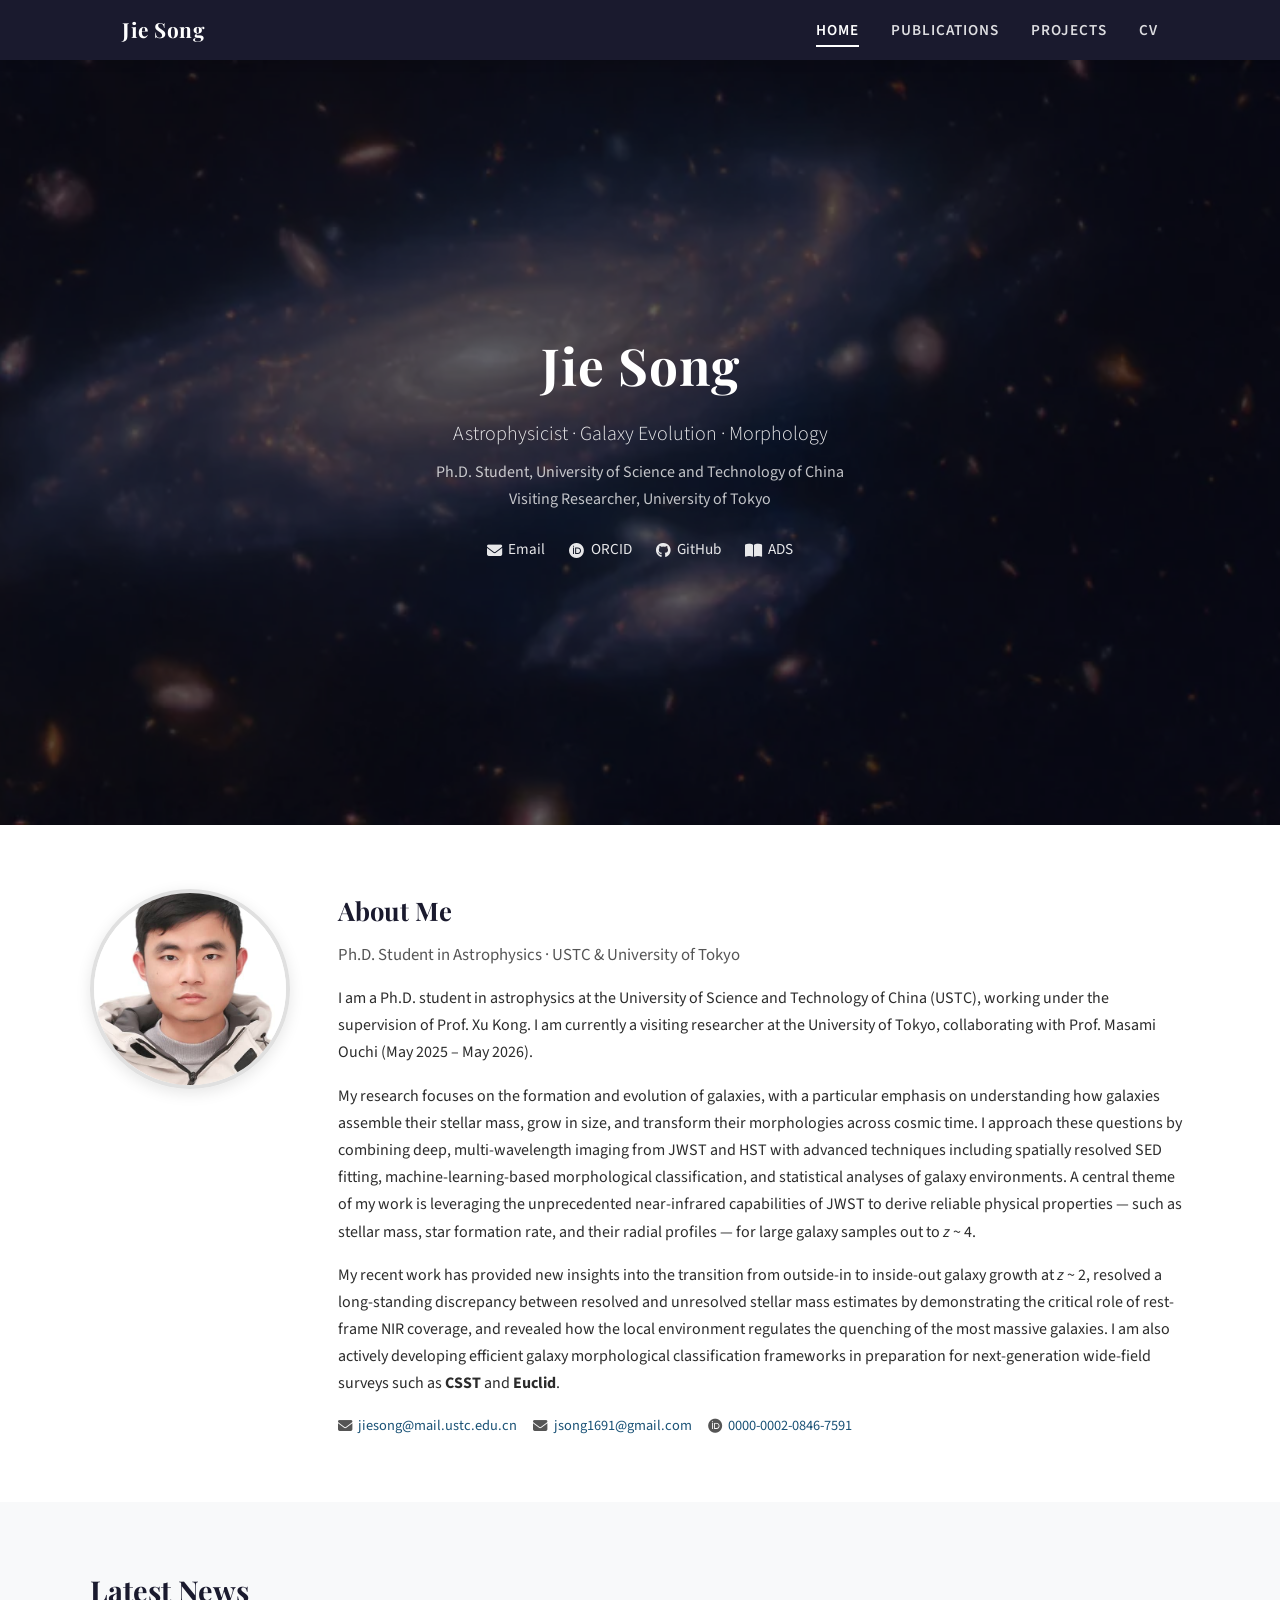
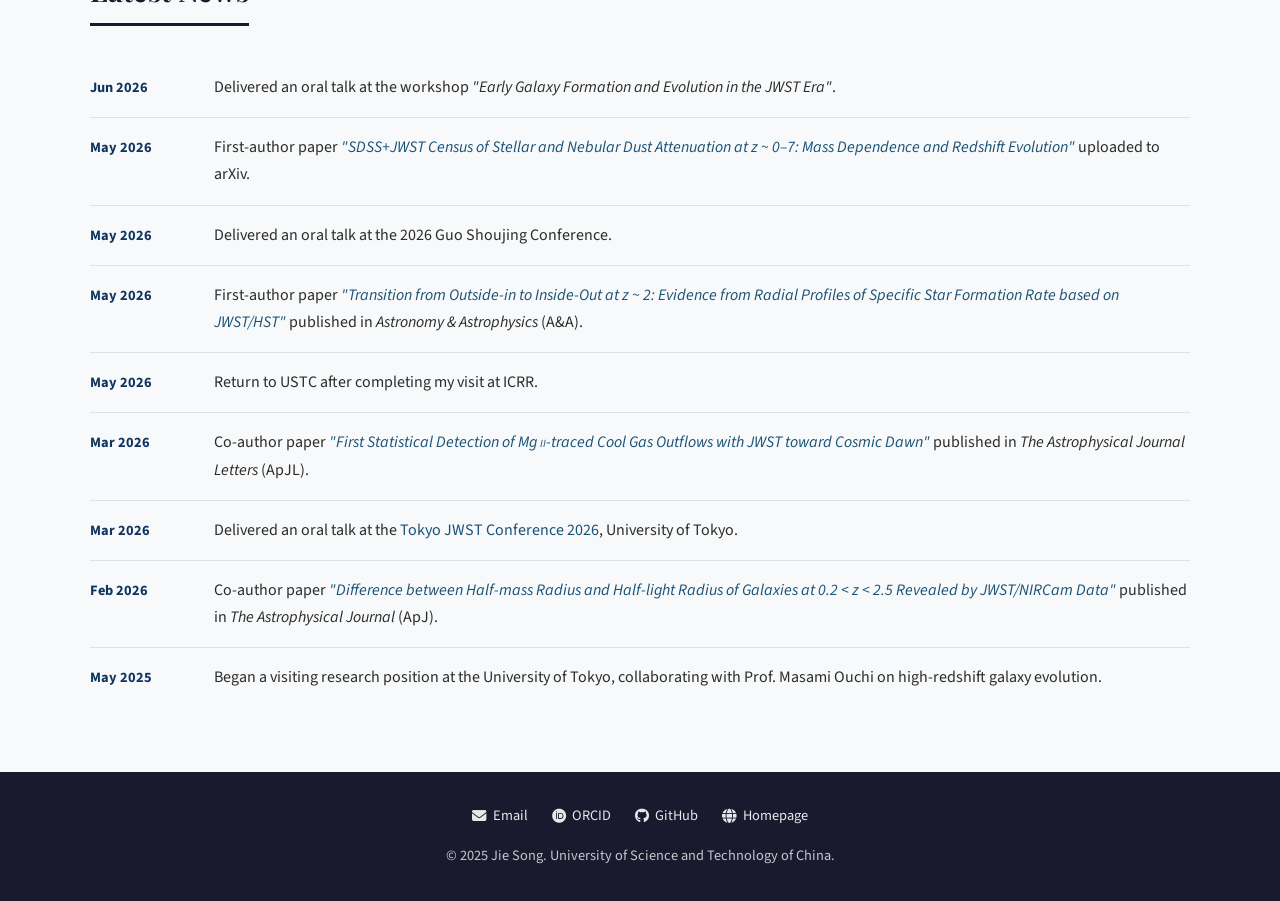
==== commit e10c647d: "Update website talks and publications" ====
--- a/index.html
+++ b/index.html
@@ -92,6 +92,10 @@
       <h2 class="section-title">Latest News</h2>
       <ul class="news-list">
         <li class="fade-in">
+          <span class="news-date">Jun 2026</span>
+          <span class="news-text">Delivered an oral talk at the workshop <em>"Early Galaxy Formation and Evolution in the JWST Era"</em>.</span>
+        </li>
+        <li class="fade-in">
           <span class="news-date">May 2026</span>
           <span class="news-text">First-author paper <a href="https://arxiv.org/abs/2605.23049" target="_blank"><em>"SDSS+JWST Census of Stellar and Nebular Dust Attenuation at z&nbsp;~&nbsp;0&ndash;7: Mass Dependence and Redshift Evolution"</em></a> uploaded to arXiv.</span>
         </li>
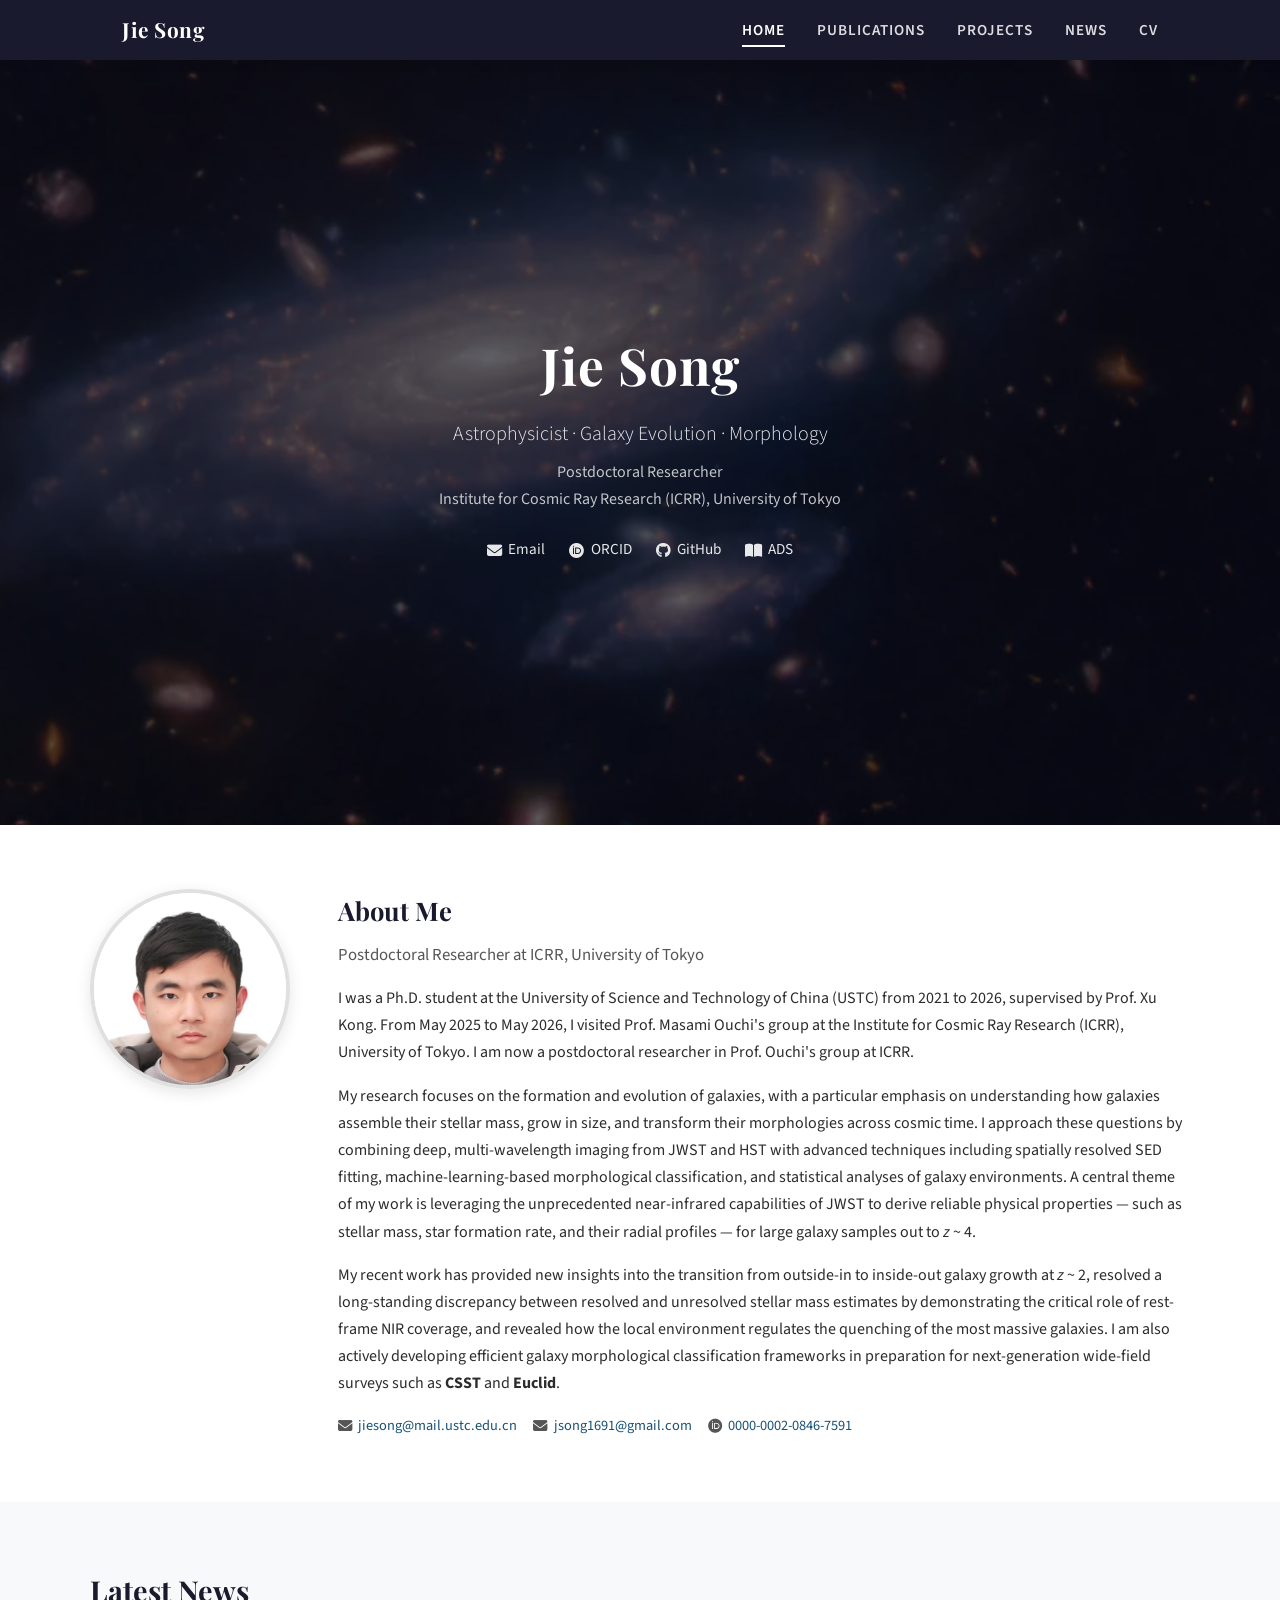
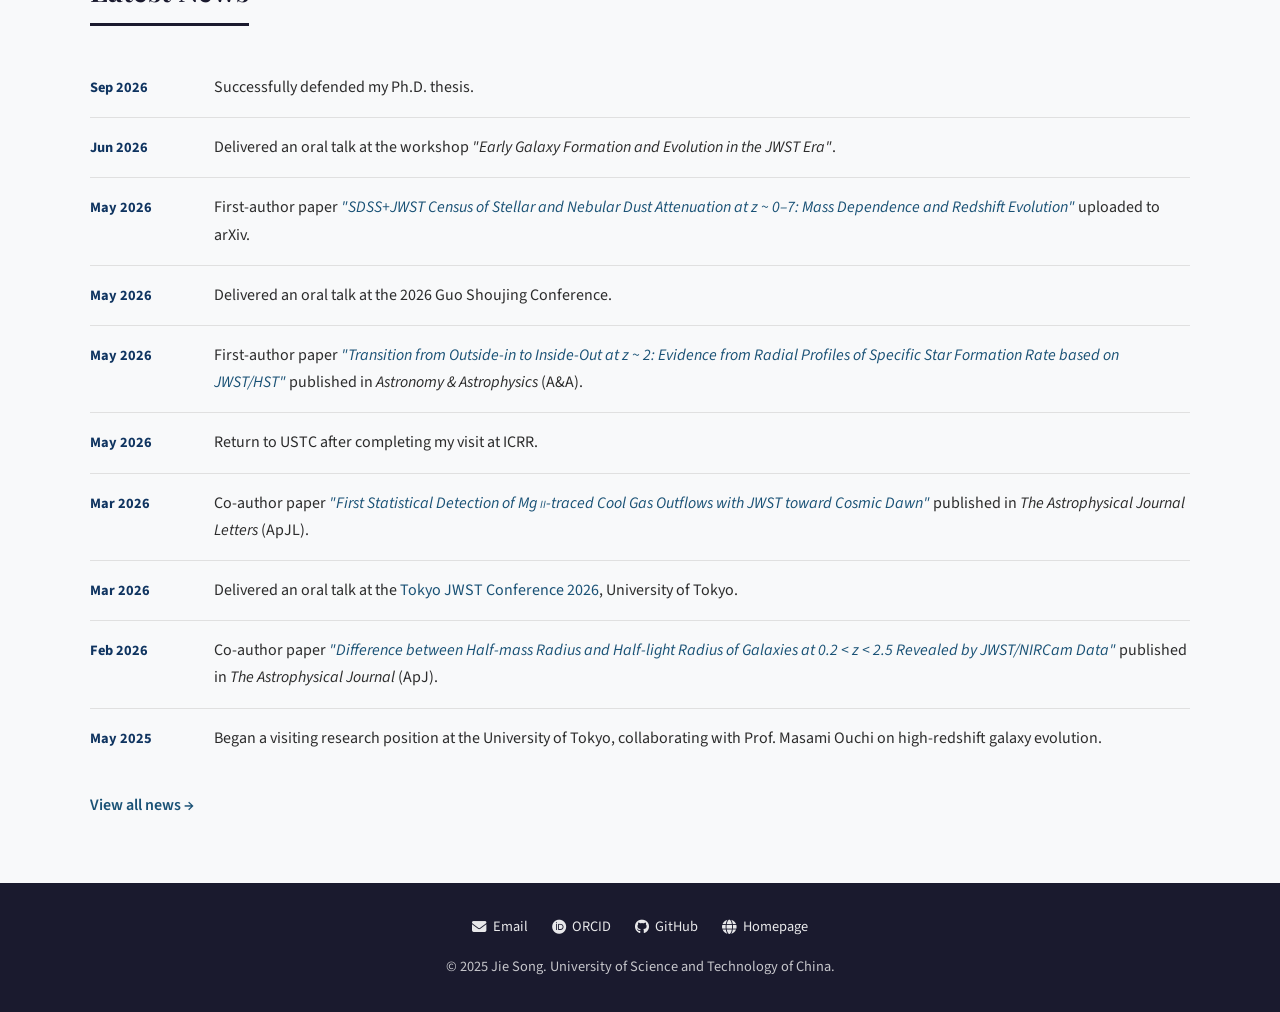
==== commit fdcae926: "Update ICRR postdoctoral profile and latest news" ====
--- a/index.html
+++ b/index.html
@@ -4,7 +4,7 @@
   <meta charset="UTF-8">
   <meta name="viewport" content="width=device-width, initial-scale=1.0">
   <title>Jie Song - Astrophysicist</title>
-  <meta name="description" content="Jie Song - PhD student in Astrophysics at USTC. Research in galaxy morphology, evolution, and CSST science.">
+  <meta name="description" content="Jie Song - Postdoctoral Researcher at ICRR, University of Tokyo. Research in galaxy morphology, evolution, and CSST science.">
   <link rel="stylesheet" href="style.css">
   <link rel="stylesheet" href="https://cdnjs.cloudflare.com/ajax/libs/font-awesome/6.5.1/css/all.min.css">
 </head>
@@ -21,6 +21,7 @@
         <li><a href="index.html" class="active">Home</a></li>
         <li><a href="publications.html">Publications</a></li>
         <li><a href="projects.html">Projects</a></li>
+        <li><a href="news.html">News</a></li>
         <li><a href="cv.html">CV</a></li>
       </ul>
     </div>
@@ -31,7 +32,7 @@
     <div class="hero-content">
       <h1>Jie Song</h1>
       <p class="subtitle">Astrophysicist &middot; Galaxy Evolution &middot; Morphology</p>
-      <p class="affiliation">Ph.D. Student, University of Science and Technology of China<br>Visiting Researcher, University of Tokyo</p>
+      <p class="affiliation">Postdoctoral Researcher<br>Institute for Cosmic Ray Research (ICRR), University of Tokyo</p>
       <div class="hero-links">
         <a href="mailto:jiesong@mail.ustc.edu.cn"><i class="fas fa-envelope"></i> Email</a>
         <a href="https://orcid.org/0000-0002-0846-7591" target="_blank"><i class="fab fa-orcid"></i> ORCID</a>
@@ -50,11 +51,9 @@
         </div>
         <div class="bio-text">
           <h2>About Me</h2>
-          <p class="bio-position">Ph.D. Student in Astrophysics &middot; USTC &amp; University of Tokyo</p>
+          <p class="bio-position">Postdoctoral Researcher at ICRR, University of Tokyo</p>
           <p>
-            I am a Ph.D. student in astrophysics at the University of Science and Technology of China (USTC),
-            working under the supervision of Prof. Xu Kong. I am currently a visiting researcher at the
-            University of Tokyo, collaborating with Prof. Masami Ouchi (May 2025 &ndash; May 2026).
+            I was a Ph.D. student at the University of Science and Technology of China (USTC) from 2021 to 2026, supervised by Prof. Xu Kong. From May 2025 to May 2026, I visited Prof. Masami Ouchi&#39;s group at the Institute for Cosmic Ray Research (ICRR), University of Tokyo. I am now a postdoctoral researcher in Prof. Ouchi&#39;s group at ICRR.
           </p>
           <p>
             My research focuses on the formation and evolution of galaxies, with a particular emphasis on
@@ -90,44 +89,8 @@
   <section class="section section-alt" id="news">
     <div class="container">
       <h2 class="section-title">Latest News</h2>
-      <ul class="news-list">
-        <li class="fade-in">
-          <span class="news-date">Jun 2026</span>
-          <span class="news-text">Delivered an oral talk at the workshop <em>"Early Galaxy Formation and Evolution in the JWST Era"</em>.</span>
-        </li>
-        <li class="fade-in">
-          <span class="news-date">May 2026</span>
-          <span class="news-text">First-author paper <a href="https://arxiv.org/abs/2605.23049" target="_blank"><em>"SDSS+JWST Census of Stellar and Nebular Dust Attenuation at z&nbsp;~&nbsp;0&ndash;7: Mass Dependence and Redshift Evolution"</em></a> uploaded to arXiv.</span>
-        </li>
-        <li class="fade-in">
-          <span class="news-date">May 2026</span>
-          <span class="news-text">Delivered an oral talk at the 2026 Guo Shoujing Conference.</span>
-        </li>
-        <li class="fade-in">
-          <span class="news-date">May 2026</span>
-          <span class="news-text">First-author paper <a href="https://ui.adsabs.harvard.edu/abs/2026A%26A...709A.205S/abstract" target="_blank"><em>"Transition from Outside-in to Inside-Out at z&nbsp;~&nbsp;2: Evidence from Radial Profiles of Specific Star Formation Rate based on JWST/HST"</em></a> published in <em>Astronomy &amp; Astrophysics</em> (A&amp;A).</span>
-        </li>
-        <li class="fade-in">
-          <span class="news-date">May 2026</span>
-          <span class="news-text">Return to USTC after completing my visit at ICRR.</span>
-        </li>
-        <li class="fade-in">
-          <span class="news-date">Mar 2026</span>
-          <span class="news-text">Co-author paper <a href="https://ui.adsabs.harvard.edu/abs/2026ApJ..1000L...3L/abstract" target="_blank"><em>"First Statistical Detection of Mg&nbsp;<span style="font-variant:small-caps">ii</span>-traced Cool Gas Outflows with JWST toward Cosmic Dawn"</em></a> published in <em>The Astrophysical Journal Letters</em> (ApJL).</span>
-        </li>
-        <li class="fade-in">
-          <span class="news-date">Mar 2026</span>
-          <span class="news-text">Delivered an oral talk at the <a href="http://cos.icrr.u-tokyo.ac.jp/conference/tokyojwst2026/index.html" target="_blank">Tokyo JWST Conference 2026</a>, University of Tokyo.</span>
-        </li>
-        <li class="fade-in">
-          <span class="news-date">Feb 2026</span>
-          <span class="news-text">Co-author paper <a href="https://ui.adsabs.harvard.edu/abs/2026ApJ...998..229X/abstract" target="_blank"><em>"Difference between Half-mass Radius and Half-light Radius of Galaxies at 0.2 &lt; z &lt; 2.5 Revealed by JWST/NIRCam Data"</em></a> published in <em>The Astrophysical Journal</em> (ApJ).</span>
-        </li>
-        <li class="fade-in">
-          <span class="news-date">May 2025</span>
-          <span class="news-text">Began a visiting research position at the University of Tokyo, collaborating with Prof. Masami Ouchi on high-redshift galaxy evolution.</span>
-        </li>
-      </ul>
+      <ul class="news-list" data-news-list data-news-limit="10"></ul>
+      <p class="news-archive-link"><a href="news.html">View all news &rarr;</a></p>
     </div>
   </section>
 
@@ -142,6 +105,7 @@
     <p>&copy; 2025 Jie Song. University of Science and Technology of China.</p>
   </footer>
 
+  <script src="news.js"></script>
   <script src="main.js"></script>
 </body>
 </html>
--- a/style.css
+++ b/style.css
@@ -272,7 +272,8 @@
   width: 200px;
   height: 200px;
   border-radius: 50%;
-  object-fit: cover;
+  object-fit: cover;
+  object-position: center top;
   border: 4px solid var(--color-border);
   box-shadow: 0 4px 15px rgba(0, 0, 0, 0.1);
 }
@@ -711,3 +712,5 @@
     width: 100%;
   }
 }
+
+.news-archive-link { margin-top: 1.5rem; font-weight: 600; }
